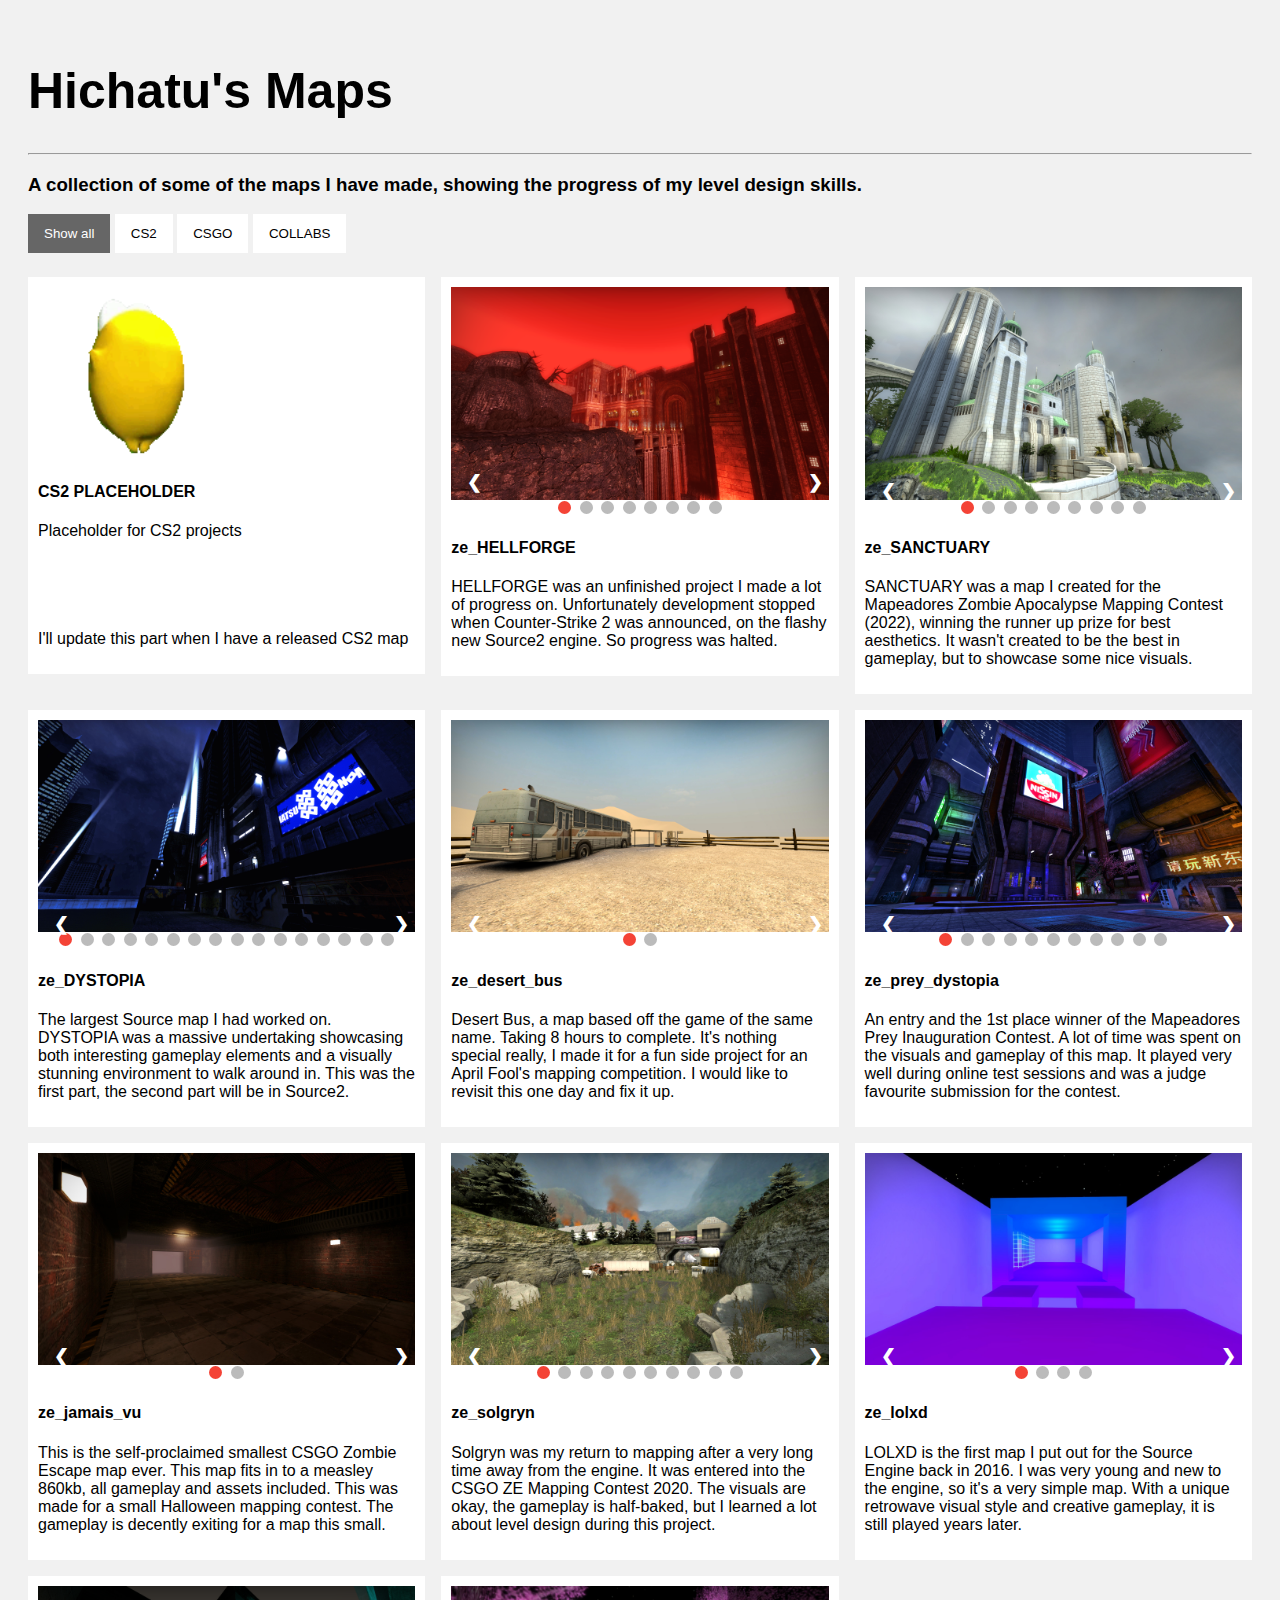
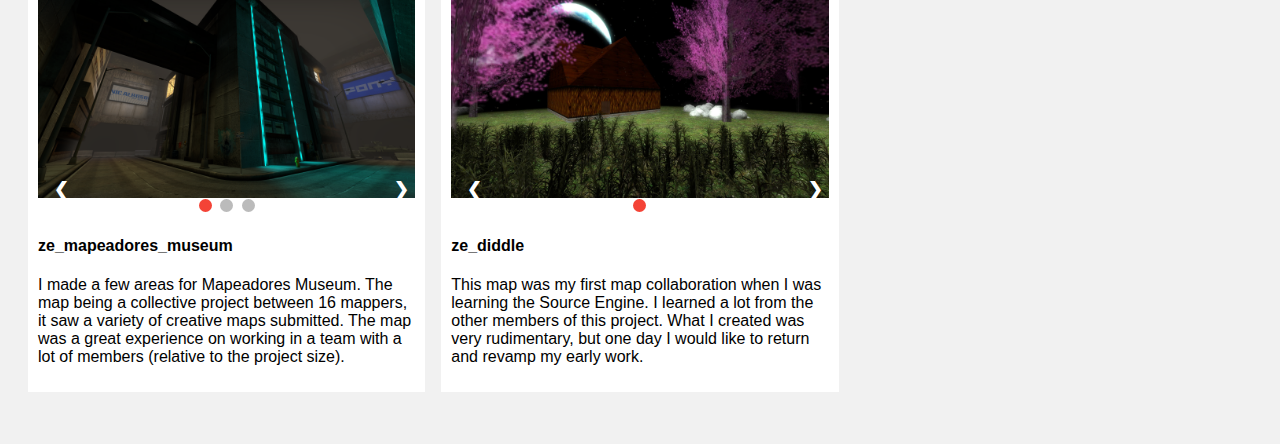
==== portfolio.html @ 6cd9f96c "add le messages" ====
<!-- https://www.w3schools.com/howto/howto_js_portfolio_filter.asp -->
<!-- https://www.w3schools.com/howto/howto_js_slideshow.asp -->
<!DOCTYPE html>
<html>
    <link rel="stylesheet" href="style.css">
    <!--<script src="script.js"></script>-->
    <script>
      const HELLFORGE_INDEX = 0;
      const SANCTUARY_INDEX = 1;
      const DYSTOPIA_INDEX = 2;
      const DESERTBUS_INDEX = 3;
      const PREYDYSTOPIA_INDEX = 4;
      const JAMAISVU_INDEX = 5;
      const SOLGRYN_INDEX = 6;
      const LOLXD_INDEX = 7;
      const MAPEAMUSEUM_INDEX = 8;
      const DIDDLE_INDEX = 9;
    </script>
<head>
</head>

<body>
    <!-- MAIN (Center website) -->
    <div class="main">

    <h1>Hichatu's Maps</h1>
    <hr>
    
    <h3>A collection of some of the maps I have made, showing the progress of my level design skills.</h3>
    
    <div id="myBtnContainer">
    <button class="btn active" onclick="filterSelection('all')"> Show all</button>
      <button class="btn" onclick="filterSelection('CS2')"> CS2</button>
      <button class="btn" onclick="filterSelection('CSGO')"> CSGO</button>
      <button class="btn" onclick="filterSelection('COLLAB')"> COLLABS</button>
    </div>
    
    <!-- Portfolio Gallery Grid -->
    <div class="row">

      <!-- CS2 MAPS -->
      <!-- PLACEHOLDER SPINNU -->
      <div class="column CS2">
        <div class="content">
          <img src="images/spinnu.gif" style="width:100%">
          <h4>CS2 PLACEHOLDER</h4>
          <p>Placeholder for CS2 projects
          <br>
          <br>
          <br>
          <br>
          <br>
          <br>
          I'll update this part when I have a released CS2 map</p>
        </div>
      </div>
      
      <!-- CSGO MAPS -->
      <!-- HELLFORGE -->
      <div class="column CSGO">
        <div class="content slideshow">
          <div class="images">
            <img class="mySlides fade" src="images/hellforge1.png" style="width:100%">
            <img class="mySlides fade" src="images/hellforge2.png" style="width:100%">
            <img class="mySlides fade" src="images/hellforge3.png" style="width:100%">
            <img class="mySlides fade" src="images/hellforge4.png" style="width:100%">
            <img class="mySlides fade" src="images/hellforge5.png" style="width:100%">
            <img class="mySlides fade" src="images/hellforge6.png" style="width:100%">
            <img class="mySlides fade" src="images/hellforge7.png" style="width:100%">
            <img class="mySlides fade" src="images/hellforge8.png" style="width:100%">
            <a class="prev" onclick="plusDivs(-1, HELLFORGE_INDEX)">&#10094;</a>
            <a class="next" onclick="plusDivs(1, HELLFORGE_INDEX)">&#10095;</a>
          </div>
          <div style="text-align:center">
            <span class="dot" onclick="currentDiv(1, HELLFORGE_INDEX)"></span>
            <span class="dot" onclick="currentDiv(2, HELLFORGE_INDEX)"></span>
            <span class="dot" onclick="currentDiv(3, HELLFORGE_INDEX)"></span>
            <span class="dot" onclick="currentDiv(4, HELLFORGE_INDEX)"></span>
            <span class="dot" onclick="currentDiv(5, HELLFORGE_INDEX)"></span>
            <span class="dot" onclick="currentDiv(6, HELLFORGE_INDEX)"></span>
            <span class="dot" onclick="currentDiv(7, HELLFORGE_INDEX)"></span>
            <span class="dot" onclick="currentDiv(8, HELLFORGE_INDEX)"></span>
          </div>
          <h4>ze_HELLFORGE</h4>
          <p>HELLFORGE was an unfinished project I made a lot of progress on. Unfortunately development stopped when Counter-Strike 2 was announced, on the flashy new Source2 engine. So progress was halted.</p>
        </div>
      </div>

      <!-- SANCTUARY -->
      <div class="column CSGO">
        <div class="content slideshow">
          <div class="images">
            <img class="mySlides fade" src="images/sanctuary1.png" style="width:100%">
            <img class="mySlides fade" src="images/sanctuary2.png" style="width:100%">
            <img class="mySlides fade" src="images/sanctuary3.png" style="width:100%">
            <img class="mySlides fade" src="images/sanctuary4.png" style="width:100%">
            <img class="mySlides fade" src="images/sanctuary5.png" style="width:100%">
            <img class="mySlides fade" src="images/sanctuary6.png" style="width:100%">
            <img class="mySlides fade" src="images/sanctuary7.png" style="width:100%">
            <img class="mySlides fade" src="images/sanctuary8.png" style="width:100%">
            <img class="mySlides fade" src="images/sanctuary9.png" style="width:100%">
            <a class="prev" onclick="plusDivs(-1, SANCTUARY_INDEX)">&#10094;</a>
            <a class="next" onclick="plusDivs(1, SANCTUARY_INDEX)">&#10095;</a>
          </div>
          <div style="text-align:center">
            <span class="dot" onclick="currentDiv(1, SANCTUARY_INDEX)"></span>
            <span class="dot" onclick="currentDiv(2, SANCTUARY_INDEX)"></span>
            <span class="dot" onclick="currentDiv(3, SANCTUARY_INDEX)"></span>
            <span class="dot" onclick="currentDiv(4, SANCTUARY_INDEX)"></span>
            <span class="dot" onclick="currentDiv(5, SANCTUARY_INDEX)"></span>
            <span class="dot" onclick="currentDiv(6, SANCTUARY_INDEX)"></span>
            <span class="dot" onclick="currentDiv(7, SANCTUARY_INDEX)"></span>
            <span class="dot" onclick="currentDiv(8, SANCTUARY_INDEX)"></span>
            <span class="dot" onclick="currentDiv(9, SANCTUARY_INDEX)"></span>
          </div>
          <h4>ze_SANCTUARY</h4>
          <p>SANCTUARY was a map I created for the Mapeadores Zombie Apocalypse Mapping Contest (2022), winning the runner up prize for best aesthetics. It wasn't created to be the best in gameplay, but to showcase some nice visuals.</p>
        </div>
      </div>

      <!-- DYSTOPIA -->
      <div class="column CSGO">
        <div class="content slideshow">
          <div class="images">
            <img class="mySlides fade" src="images/dystopia1.png" style="width:100%">
            <img class="mySlides fade" src="images/dystopia2.png" style="width:100%">
            <img class="mySlides fade" src="images/dystopia3.png" style="width:100%">
            <img class="mySlides fade" src="images/dystopia4.png" style="width:100%">
            <img class="mySlides fade" src="images/dystopia5.png" style="width:100%">
            <img class="mySlides fade" src="images/dystopia6.png" style="width:100%">
            <img class="mySlides fade" src="images/dystopia7.png" style="width:100%">
            <img class="mySlides fade" src="images/dystopia8.png" style="width:100%">
            <img class="mySlides fade" src="images/dystopia9.png" style="width:100%">
            <img class="mySlides fade" src="images/dystopia10.png" style="width:100%">
            <img class="mySlides fade" src="images/dystopia11.png" style="width:100%">
            <img class="mySlides fade" src="images/dystopia12.png" style="width:100%">
            <img class="mySlides fade" src="images/dystopia13.png" style="width:100%">
            <img class="mySlides fade" src="images/dystopia14.png" style="width:100%">
            <img class="mySlides fade" src="images/dystopia15.png" style="width:100%">
            <img class="mySlides fade" src="images/dystopia16.png" style="width:100%">
            <a class="prev" onclick="plusDivs(-1, DYSTOPIA_INDEX)">&#10094;</a>
            <a class="next" onclick="plusDivs(1, DYSTOPIA_INDEX)">&#10095;</a>
          </div>
          <div class="buttons" style="text-align:center">
            <span class="dot" onclick="currentDiv(1, DYSTOPIA_INDEX)"></span>
            <span class="dot" onclick="currentDiv(2, DYSTOPIA_INDEX)"></span>
            <span class="dot" onclick="currentDiv(3, DYSTOPIA_INDEX)"></span>
            <span class="dot" onclick="currentDiv(4, DYSTOPIA_INDEX)"></span>
            <span class="dot" onclick="currentDiv(5, DYSTOPIA_INDEX)"></span>
            <span class="dot" onclick="currentDiv(6, DYSTOPIA_INDEX)"></span>
            <span class="dot" onclick="currentDiv(7, DYSTOPIA_INDEX)"></span>
            <span class="dot" onclick="currentDiv(8, DYSTOPIA_INDEX)"></span>
            <span class="dot" onclick="currentDiv(9, DYSTOPIA_INDEX)"></span>
            <span class="dot" onclick="currentDiv(10, DYSTOPIA_INDEX)"></span>
            <span class="dot" onclick="currentDiv(11, DYSTOPIA_INDEX)"></span>
            <span class="dot" onclick="currentDiv(12, DYSTOPIA_INDEX)"></span>
            <span class="dot" onclick="currentDiv(13, DYSTOPIA_INDEX)"></span>
            <span class="dot" onclick="currentDiv(14, DYSTOPIA_INDEX)"></span>
            <span class="dot" onclick="currentDiv(15, DYSTOPIA_INDEX)"></span>
            <span class="dot" onclick="currentDiv(16, DYSTOPIA_INDEX)"></span>
          </div>
          <h4>ze_DYSTOPIA</h4>
          <p>The largest Source map I had worked on. DYSTOPIA was a massive undertaking showcasing both interesting gameplay elements and a visually stunning environment to walk around in. This was the first part, the second part will be in Source2.</p>
        </div>
      </div>

      <!-- DESERT BUS -->
      <div class="column CSGO">
        <div class="content slideshow">
          <div class="images">
            <img class="mySlides fade" src="images/desertbus1.png" style="width:100%">
            <img class="mySlides fade" src="images/desertbus2.png" style="width:100%">
            <a class="prev" onclick="plusDivs(-1, DESERTBUS_INDEX)">&#10094;</a>
            <a class="next" onclick="plusDivs(1, DESERTBUS_INDEX)">&#10095;</a>
          </div>
          <div class="buttons" style="text-align:center">
            <span class="dot" onclick="currentDiv(1, DESERTBUS_INDEX)"></span>
            <span class="dot" onclick="currentDiv(2, DESERTBUS_INDEX)"></span>
          </div>
          <h4>ze_desert_bus</h4>
          <p>Desert Bus, a map based off the game of the same name. Taking 8 hours to complete. It's nothing special really, I made it for a fun side project for an April Fool's mapping competition. I would like to revisit this one day and fix it up.</p>
        </div>
      </div>

      <!-- PREY DYSTOPIA -->
      <div class="column CSGO">
        <div class="content slideshow">
          <div class="images">
            <img class="mySlides fade" src="images/preydystopia1.png" style="width:100%">
            <img class="mySlides fade" src="images/preydystopia2.png" style="width:100%">
            <img class="mySlides fade" src="images/preydystopia3.png" style="width:100%">
            <img class="mySlides fade" src="images/preydystopia4.png" style="width:100%">
            <img class="mySlides fade" src="images/preydystopia5.png" style="width:100%">
            <img class="mySlides fade" src="images/preydystopia6.png" style="width:100%">
            <img class="mySlides fade" src="images/preydystopia7.png" style="width:100%">
            <img class="mySlides fade" src="images/preydystopia8.png" style="width:100%">
            <img class="mySlides fade" src="images/preydystopia9.png" style="width:100%">
            <img class="mySlides fade" src="images/preydystopia10.png" style="width:100%">
            <img class="mySlides fade" src="images/preydystopia11.png" style="width:100%">
            <a class="prev" onclick="plusDivs(-1, PREYDYSTOPIA_INDEX)">&#10094;</a>
            <a class="next" onclick="plusDivs(1, PREYDYSTOPIA_INDEX)">&#10095;</a>
          </div>
          <div class="buttons" style="text-align:center">
            <span class="dot" onclick="currentDiv(1, PREYDYSTOPIA_INDEX)"></span>
            <span class="dot" onclick="currentDiv(2, PREYDYSTOPIA_INDEX)"></span>
            <span class="dot" onclick="currentDiv(3, PREYDYSTOPIA_INDEX)"></span>
            <span class="dot" onclick="currentDiv(4, PREYDYSTOPIA_INDEX)"></span>
            <span class="dot" onclick="currentDiv(5, PREYDYSTOPIA_INDEX)"></span>
            <span class="dot" onclick="currentDiv(6, PREYDYSTOPIA_INDEX)"></span>
            <span class="dot" onclick="currentDiv(7, PREYDYSTOPIA_INDEX)"></span>
            <span class="dot" onclick="currentDiv(8, PREYDYSTOPIA_INDEX)"></span>
            <span class="dot" onclick="currentDiv(9, PREYDYSTOPIA_INDEX)"></span>
            <span class="dot" onclick="currentDiv(10, PREYDYSTOPIA_INDEX)"></span>
            <span class="dot" onclick="currentDiv(11, PREYDYSTOPIA_INDEX)"></span>
          </div>
          <h4>ze_prey_dystopia</h4>
          <p>An entry and the 1st place winner of the Mapeadores Prey Inauguration Contest. A lot of time was spent on the visuals and gameplay of this map. It played very well during online test sessions and was a judge favourite submission for the contest.</p>
        </div>
      </div>

      <!-- JAMAIS VU -->
      <div class="column CSGO">
        <div class="content slideshow">
          <div class="images">
            <img class="mySlides fade" src="images/jamaisvu1.png" style="width:100%">
            <img class="mySlides fade" src="images/jamaisvu2.png" style="width:100%">
            <a class="prev" onclick="plusDivs(-1, JAMAISVU_INDEX)">&#10094;</a>
            <a class="next" onclick="plusDivs(1, JAMAISVU_INDEX)">&#10095;</a>
          </div>
          <div class="buttons" style="text-align:center">
            <span class="dot" onclick="currentDiv(1, JAMAISVU_INDEX)"></span>
            <span class="dot" onclick="currentDiv(2, JAMAISVU_INDEX)"></span>
          </div>
          <h4>ze_jamais_vu</h4>
          <p>This is the self-proclaimed smallest CSGO Zombie Escape map ever. This map fits in to a measley 860kb, all gameplay and assets included. This was made for a small Halloween mapping contest. The gameplay is decently exiting for a map this small.</p>
        </div>
      </div>

      <!-- SOLGRYN -->
      <div class="column CSGO">
        <div class="content slideshow">
          <div class="images">
            <img class="mySlides fade" src="images/solgryn1.png" style="width:100%">
            <img class="mySlides fade" src="images/solgryn2.png" style="width:100%">
            <img class="mySlides fade" src="images/solgryn3.png" style="width:100%">
            <img class="mySlides fade" src="images/solgryn4.png" style="width:100%">
            <img class="mySlides fade" src="images/solgryn5.png" style="width:100%">
            <img class="mySlides fade" src="images/solgryn6.png" style="width:100%">
            <img class="mySlides fade" src="images/solgryn7.png" style="width:100%">
            <img class="mySlides fade" src="images/solgryn8.png" style="width:100%">
            <img class="mySlides fade" src="images/solgryn9.png" style="width:100%">
            <img class="mySlides fade" src="images/solgryn10.png" style="width:100%">
            <a class="prev" onclick="plusDivs(-1, SOLGRYN_INDEX)">&#10094;</a>
            <a class="next" onclick="plusDivs(1, SOLGRYN_INDEX)">&#10095;</a>
          </div>
          <div class="buttons" style="text-align:center">
            <span class="dot" onclick="currentDiv(1, SOLGRYN_INDEX)"></span>
            <span class="dot" onclick="currentDiv(2, SOLGRYN_INDEX)"></span>
            <span class="dot" onclick="currentDiv(3, SOLGRYN_INDEX)"></span>
            <span class="dot" onclick="currentDiv(4, SOLGRYN_INDEX)"></span>
            <span class="dot" onclick="currentDiv(5, SOLGRYN_INDEX)"></span>
            <span class="dot" onclick="currentDiv(6, SOLGRYN_INDEX)"></span>
            <span class="dot" onclick="currentDiv(7, SOLGRYN_INDEX)"></span>
            <span class="dot" onclick="currentDiv(8, SOLGRYN_INDEX)"></span>
            <span class="dot" onclick="currentDiv(9, SOLGRYN_INDEX)"></span>
            <span class="dot" onclick="currentDiv(10, SOLGRYN_INDEX)"></span>
          </div>
          <h4>ze_solgryn</h4>
          <p>Solgryn was my return to mapping after a very long time away from the engine. It was entered into the CSGO ZE Mapping Contest 2020. The visuals are okay, the gameplay is half-baked, but I learned a lot about level design during this project.</p>
        </div>
      </div>

      <!-- LOLXD -->
      <div class="column CSGO">
        <div class="content slideshow">
          <div class="images">
            <img class="mySlides fade" src="images/lolxd1.png" style="width:100%">
            <img class="mySlides fade" src="images/lolxd2.png" style="width:100%">
            <img class="mySlides fade" src="images/lolxd3.png" style="width:100%">
            <img class="mySlides fade" src="images/lolxd4.png" style="width:100%">
            <a class="prev" onclick="plusDivs(-1, LOLXD_INDEX)">&#10094;</a>
            <a class="next" onclick="plusDivs(1, LOLXD_INDEX)">&#10095;</a>
          </div>
          <div class="buttons" style="text-align:center">
            <span class="dot" onclick="currentDiv(1, LOLXD_INDEX)"></span>
            <span class="dot" onclick="currentDiv(2, LOLXD_INDEX)"></span>
            <span class="dot" onclick="currentDiv(3, LOLXD_INDEX)"></span>
            <span class="dot" onclick="currentDiv(4, LOLXD_INDEX)"></span>
          </div>
          <h4>ze_lolxd</h4>
          <p>LOLXD is the first map I put out for the Source Engine back in 2016. I was very young and new to the engine, so it's a very simple map. With a unique retrowave visual style and creative gameplay, it is still played years later.</p>
        </div>
      </div>
    
      <!-- COLLABORATIONS -->
      <!-- MAPEADORES MUSEUM -->
      <div class="column COLLAB">
        <div class="content slideshow">
          <div class="images">
            <img class="mySlides fade" src="images/mapeamuseum1.png" style="width:100%">
            <img class="mySlides fade" src="images/mapeamuseum2.png" style="width:100%">
            <img class="mySlides fade" src="images/mapeamuseum3.png" style="width:100%">
            <a class="prev" onclick="plusDivs(-1, MAPEAMUSEUM_INDEX)">&#10094;</a>
            <a class="next" onclick="plusDivs(1, MAPEAMUSEUM_INDEX)">&#10095;</a>
          </div>
          <div class="buttons" style="text-align:center">
            <span class="dot" onclick="currentDiv(1, MAPEAMUSEUM_INDEX)"></span>
            <span class="dot" onclick="currentDiv(2, MAPEAMUSEUM_INDEX)"></span>
            <span class="dot" onclick="currentDiv(3, MAPEAMUSEUM_INDEX)"></span>
          </div>
          <h4>ze_mapeadores_museum</h4>
          <p>I made a few areas for Mapeadores Museum. The map being a collective project between 16 mappers, it saw a variety of creative maps submitted. The map was a great experience on working in a team with a lot of members (relative to the project size).</p>
        </div>
      </div>

      <!-- DIDDLE -->
      <div class="column COLLAB">
        <div class="content slideshow">
          <div class="images">
            <img class="mySlides fade" src="images/diddle1.png" style="width:100%">
            <a class="prev" onclick="plusDivs(-1, DIDDLE_INDEX)">&#10094;</a>
            <a class="next" onclick="plusDivs(1, DIDDLE_INDEX)">&#10095;</a>
          </div>
          <div class="buttons" style="text-align:center">
            <span class="dot" onclick="currentDiv(1, DIDDLE_INDEX)"></span>
          </div>
          <h4>ze_diddle</h4>
          <p>This map was my first map collaboration when I was learning the Source Engine. I learned a lot from the other members of this project. What I created was very rudimentary, but one day I would like to return and revamp my early work.</p>
        </div>
      </div>
    <!-- END GRID -->
    </div>
    <!-- END MAIN -->
    </div>

    <script>
// --- COLUMN FILTERING SCRIPT ---
filterSelection("all") // Execute the function and show all columns
function filterSelection(c) {
  var x, i;
  x = document.getElementsByClassName("column");
  if (c == "all") c = "";
  // Add the "show" class (display:block) to the filtered elements, and remove the "show" class from the elements that are not selected
  for (i = 0; i < x.length; i++) {
    w3RemoveClass(x[i], "show");
    if (x[i].className.indexOf(c) > -1) w3AddClass(x[i], "show");
  }
}
// Show filtered elements
function w3AddClass(element, name) {
  var i, arr1, arr2;
  arr1 = element.className.split(" ");
  arr2 = name.split(" ");
  for (i = 0; i < arr2.length; i++) {
    if (arr1.indexOf(arr2[i]) == -1) {
      element.className += " " + arr2[i];
    }
  }
}
// Hide elements that are not selected
function w3RemoveClass(element, name) {
  var i, arr1, arr2;
  arr1 = element.className.split(" ");
  arr2 = name.split(" ");
  for (i = 0; i < arr2.length; i++) {
    while (arr1.indexOf(arr2[i]) > -1) {
      arr1.splice(arr1.indexOf(arr2[i]), 1);
    }
  }
  element.className = arr1.join(" ");
}
// Add active class to the current button (highlight it)
var btnContainer = document.getElementById("myBtnContainer");
var btns = btnContainer.getElementsByClassName("btn");
for (var i = 0; i < btns.length; i++) {
  btns[i].addEventListener("click", function(){
    var current = document.getElementsByClassName("active");
    current[0].className = current[0].className.replace(" active", "");
    this.className += " active";
  });
}
// --- ---

// --- SLIDESHOW SCRIPT ---
var slideIndex = 1;
var z = document.getElementsByClassName("slideshow");
for (i = 0; i < z.length; i++) {
  //set custom data attribute to first current image index
  z[i].setAttribute("data-currentslide", 1);
  showDivs(z[i].getAttribute("data-currentslide"), i);
}
function plusDivs(n, j) {
  //get custom data attribute value of current image index to slideshow class index j
  slideIndex = parseInt(z[j].getAttribute("data-currentslide"));
  showDivs(slideIndex += n, j);
}
function currentDiv(n, j) {
  showDivs(slideIndex = n, j); /* showDivs Not showSlides*/
}
function showDivs(n, j) {
  var i;
  var z = document.getElementsByClassName("slideshow")[j];
  var x = z.getElementsByClassName("mySlides");
  var dots = z.getElementsByClassName("dot");
  if (n > x.length) {
      slideIndex = 1
  }
  if (n < 1) {
      slideIndex = x.length;
  }
  //set custom data attribute to current image index
  z.setAttribute("data-currentslide", slideIndex);
  for (i = 0; i < x.length; i++) {
      x[i].style.display = "none";
  }
  for (i = 0; i < dots.length; i++) {
      dots[i].className = dots[i].className.replace(" active", "");
  }
  x[slideIndex - 1].style.display = "block";
  dots[slideIndex - 1].className += " active";
}
// --- ---
    </script>
</body>
</html>
---- style.css ----
* {
    box-sizing: border-box;
  }
  
  body {
    background-color: #f1f1f1;
    padding: 20px;
    font-family: Arial;
  }
  
  /* Center website */
  .main {
    max-width: 1500px;
    margin: auto;
  }
  
  h1 {
    font-size: 50px;
    word-break: break-all;
  }
  
  .row {
    margin: 8px -16px;
  }
  
  /* Add padding BETWEEN each column (if you want) */
  .row,
  .row > .column {
    padding: 8px;
  }
  
  /* Create three equal columns that floats next to each other */
  .column {
    float: left;
    width: 33.33%;
    display: none; /* Hide columns by default */
  }
  
  /* Clear floats after rows */
  .row:after {
    content: "";
    display: table;
    clear: both;
  }
  
  /* Content */
  .content {
    background-color: white;
    padding: 10px;
  }
  
  /* The "show" class is added to the filtered elements */
  .show {
    display: block;
  }
  
  /* Style the buttons */
  .btn {
    border: none;
    outline: none;
    padding: 12px 16px;
    background-color: white;
    cursor: pointer;
  }
  
  /* Add a grey background color on mouse-over */
  .btn:hover {
    background-color: #ddd;
  }
  
  /* Add a dark background color to the active button */
  .btn.active {
    background-color: #666;
     color: white;
  }


  .mySlides {display:none; width: 100%;}
  
  /* Slideshow container */
  .slideshow { /*NOT slideshow-container*/
    max-width: 1000px;
    position: relative;
    margin: auto;
}

/* Next & previous buttons */
.prev, .next {
    cursor: pointer;
    position: absolute;
    top: 50%;
    width: auto;
    padding: 16px;
    margin-top: -22px;
    color: white;
    font-weight: bold;
    font-size: 18px;
    transition: 0.6s ease;
    border-radius: 0 3px 3px 0;
}

/* Position the "next button" to the right */
.next {
    right: 0;
    border-radius: 3px 0 0 3px;
}

/* On hover, add a black background color with a little bit see-through */
.prev:hover, .next:hover {
    background-color: rgba(0,0,0,0.8);
}

/* Caption text */
.text {
    color: #f2f2f2;
    font-size: 15px;
    padding: 8px 12px;
    position: absolute;
    bottom: 8px;
    width: 100%;
    text-align: center;
}

/* Number text (1/3 etc) */
.numbertext {
    color: #f2f2f2;
    font-size: 12px;
    padding: 8px 12px;
    position: absolute;
    top: 0;
}

/* The dots/bullets/indicators */
.dot {
    cursor:pointer;
    height: 13px;
    width: 13px;
    margin: 0 2px;
    background-color: #bbb;
    border-radius: 50%;
    display: inline-block;
    transition: background-color 0.6s ease;
}

.active, .dot:hover {
    background-color: #f44336;
}

/* Fading animation */
.fade {
    -webkit-animation-name: fade;
    -webkit-animation-duration: 2s;
    animation-name: fade;
    animation-duration: 2s;
}

@-webkit-keyframes fade {
    from {opacity: .4}
    to {opacity: 1}
}

@keyframes fade {
    from {opacity: .4}
    to {opacity: 1}
}

/* On smaller screens, decrease text size */
@media only screen and (max-width: 300px) {
    .prev, .next,.text {font-size: 11px}
}
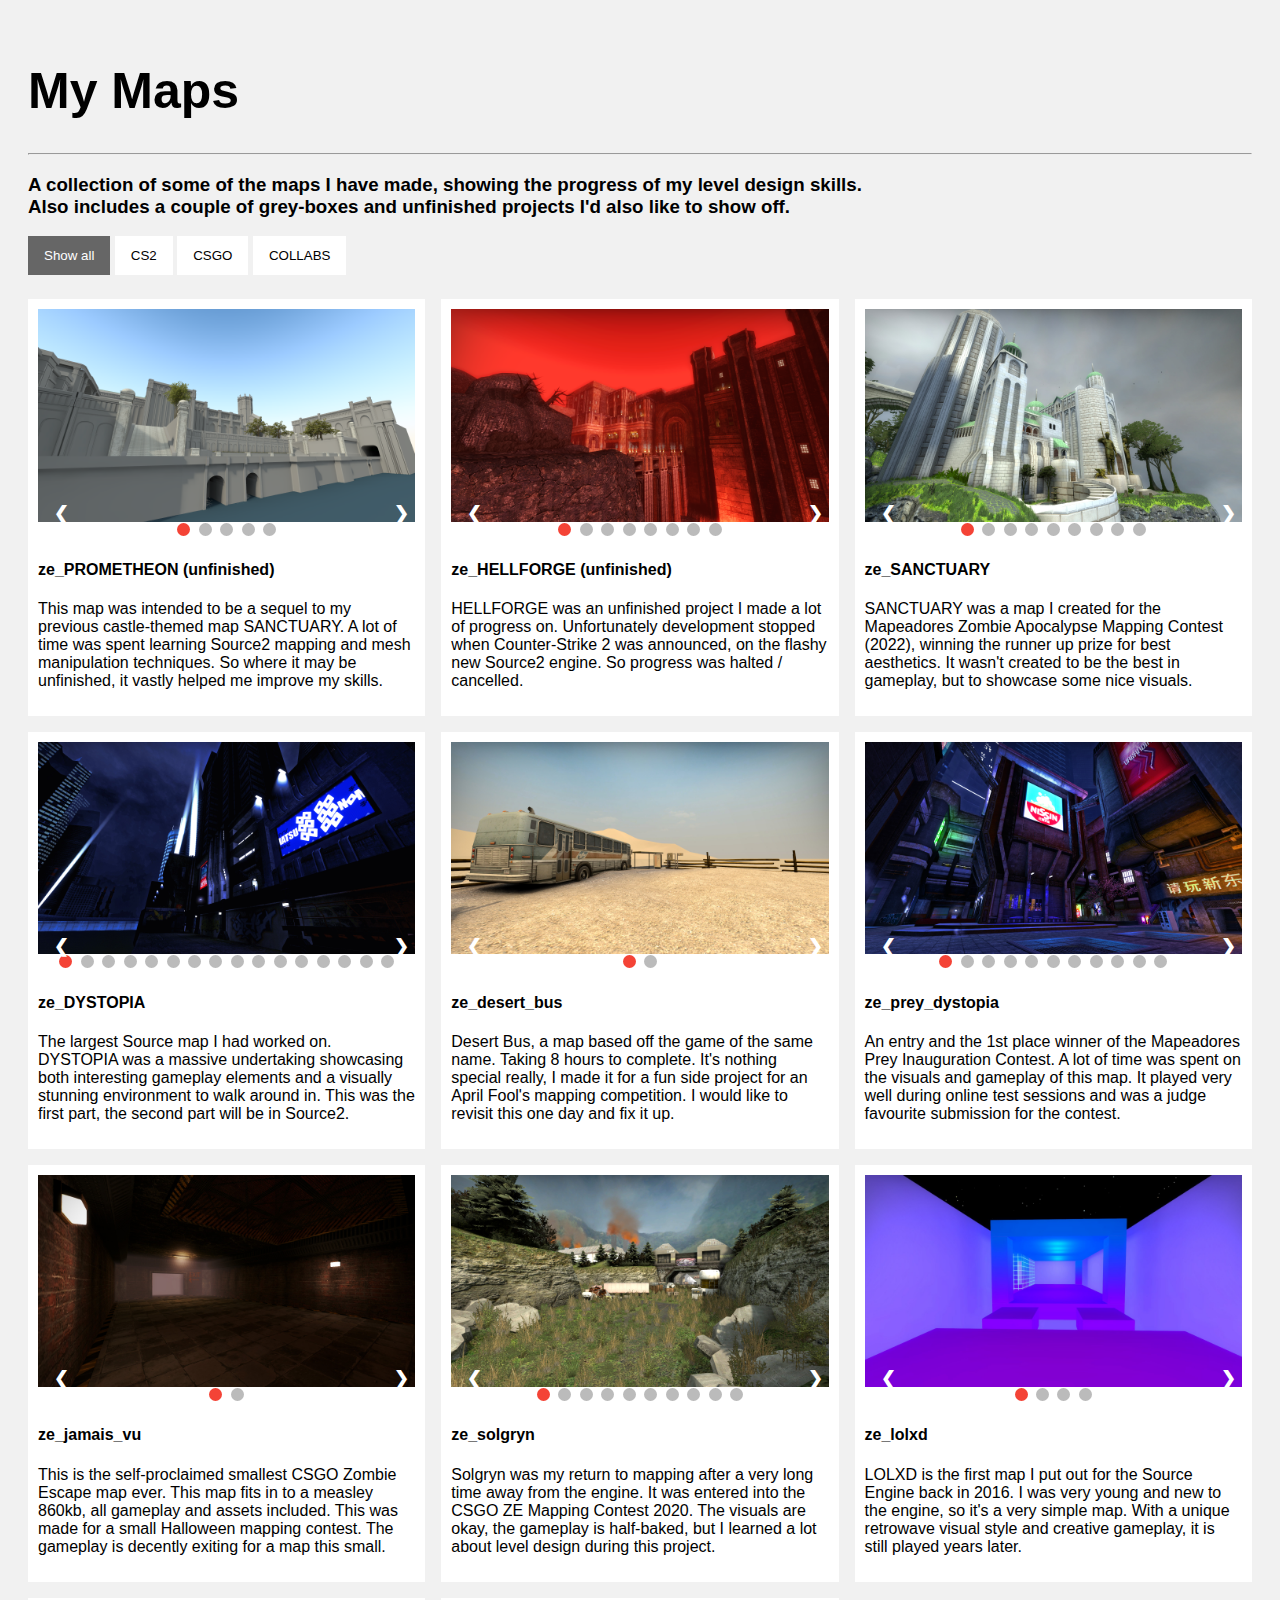
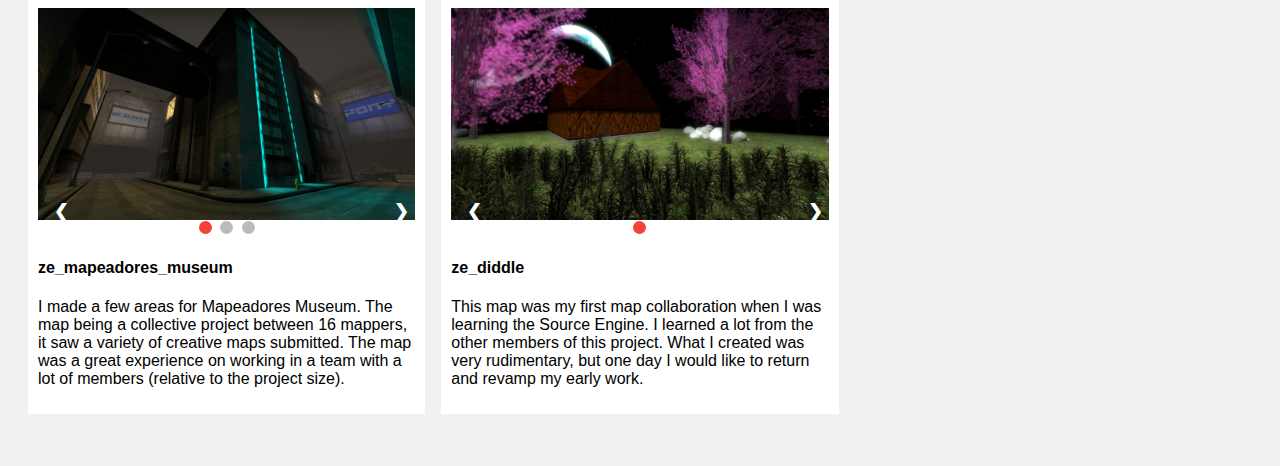
==== commit 4367cb9c: "Add new map" ====
--- a/portfolio.html
+++ b/portfolio.html
@@ -5,16 +5,17 @@
     <link rel="stylesheet" href="style.css">
     <!--<script src="script.js"></script>-->
     <script>
-      const HELLFORGE_INDEX = 0;
-      const SANCTUARY_INDEX = 1;
-      const DYSTOPIA_INDEX = 2;
-      const DESERTBUS_INDEX = 3;
-      const PREYDYSTOPIA_INDEX = 4;
-      const JAMAISVU_INDEX = 5;
-      const SOLGRYN_INDEX = 6;
-      const LOLXD_INDEX = 7;
-      const MAPEAMUSEUM_INDEX = 8;
-      const DIDDLE_INDEX = 9;
+      const PROMETHEON_INDEX = 0;
+      const HELLFORGE_INDEX = 1;
+      const SANCTUARY_INDEX = 2;
+      const DYSTOPIA_INDEX = 3;
+      const DESERTBUS_INDEX = 4;
+      const PREYDYSTOPIA_INDEX = 5;
+      const JAMAISVU_INDEX = 6;
+      const SOLGRYN_INDEX = 7;
+      const LOLXD_INDEX = 8;
+      const MAPEAMUSEUM_INDEX = 9;
+      const DIDDLE_INDEX = 10;
     </script>
 <head>
 </head>
@@ -23,10 +24,11 @@
     <!-- MAIN (Center website) -->
     <div class="main">
 
-    <h1>Hichatu's Maps</h1>
+    <h1>My Maps</h1>
     <hr>
     
-    <h3>A collection of some of the maps I have made, showing the progress of my level design skills.</h3>
+    <h3>A collection of some of the maps I have made, showing the progress of my level design skills.
+    <br>Also includes a couple of grey-boxes and unfinished projects I'd also like to show off.</h3>
     
     <div id="myBtnContainer">
     <button class="btn active" onclick="filterSelection('all')"> Show all</button>
@@ -41,17 +43,25 @@
       <!-- CS2 MAPS -->
       <!-- PLACEHOLDER SPINNU -->
       <div class="column CS2">
-        <div class="content">
-          <img src="images/spinnu.gif" style="width:100%">
-          <h4>CS2 PLACEHOLDER</h4>
-          <p>Placeholder for CS2 projects
-          <br>
-          <br>
-          <br>
-          <br>
-          <br>
-          <br>
-          I'll update this part when I have a released CS2 map</p>
+        <div class="content slideshow">
+          <div class="images">
+            <img class="mySlides fade" src="images/prometheon1.png" style="width:100%">
+            <img class="mySlides fade" src="images/prometheon2.png" style="width:100%">
+            <img class="mySlides fade" src="images/prometheon3.png" style="width:100%">
+            <img class="mySlides fade" src="images/prometheon4.png" style="width:100%">
+            <img class="mySlides fade" src="images/prometheon5.png" style="width:100%">
+            <a class="prev" onclick="plusDivs(-1, PROMETHEON_INDEX)">&#10094;</a>
+            <a class="next" onclick="plusDivs(1, PROMETHEON_INDEX)">&#10095;</a>
+          </div>
+          <div style="text-align:center">
+            <span class="dot" onclick="currentDiv(1, PROMETHEON_INDEX)"></span>
+            <span class="dot" onclick="currentDiv(2, PROMETHEON_INDEX)"></span>
+            <span class="dot" onclick="currentDiv(3, PROMETHEON_INDEX)"></span>
+            <span class="dot" onclick="currentDiv(4, PROMETHEON_INDEX)"></span>
+            <span class="dot" onclick="currentDiv(5, PROMETHEON_INDEX)"></span>
+          </div>
+          <h4>ze_PROMETHEON (unfinished)</h4>
+          <p>This map was intended to be a sequel to my previous castle-themed map SANCTUARY. A lot of time was spent learning Source2 mapping and mesh manipulation techniques. So where it may be unfinished, it vastly helped me improve my skills.</p>
         </div>
       </div>
       
@@ -81,8 +91,8 @@
             <span class="dot" onclick="currentDiv(7, HELLFORGE_INDEX)"></span>
             <span class="dot" onclick="currentDiv(8, HELLFORGE_INDEX)"></span>
           </div>
-          <h4>ze_HELLFORGE</h4>
-          <p>HELLFORGE was an unfinished project I made a lot of progress on. Unfortunately development stopped when Counter-Strike 2 was announced, on the flashy new Source2 engine. So progress was halted.</p>
+          <h4>ze_HELLFORGE (unfinished)</h4>
+          <p>HELLFORGE was an unfinished project I made a lot of progress on. Unfortunately development stopped when Counter-Strike 2 was announced, on the flashy new Source2 engine. So progress was halted / cancelled.</p>
         </div>
       </div>
 
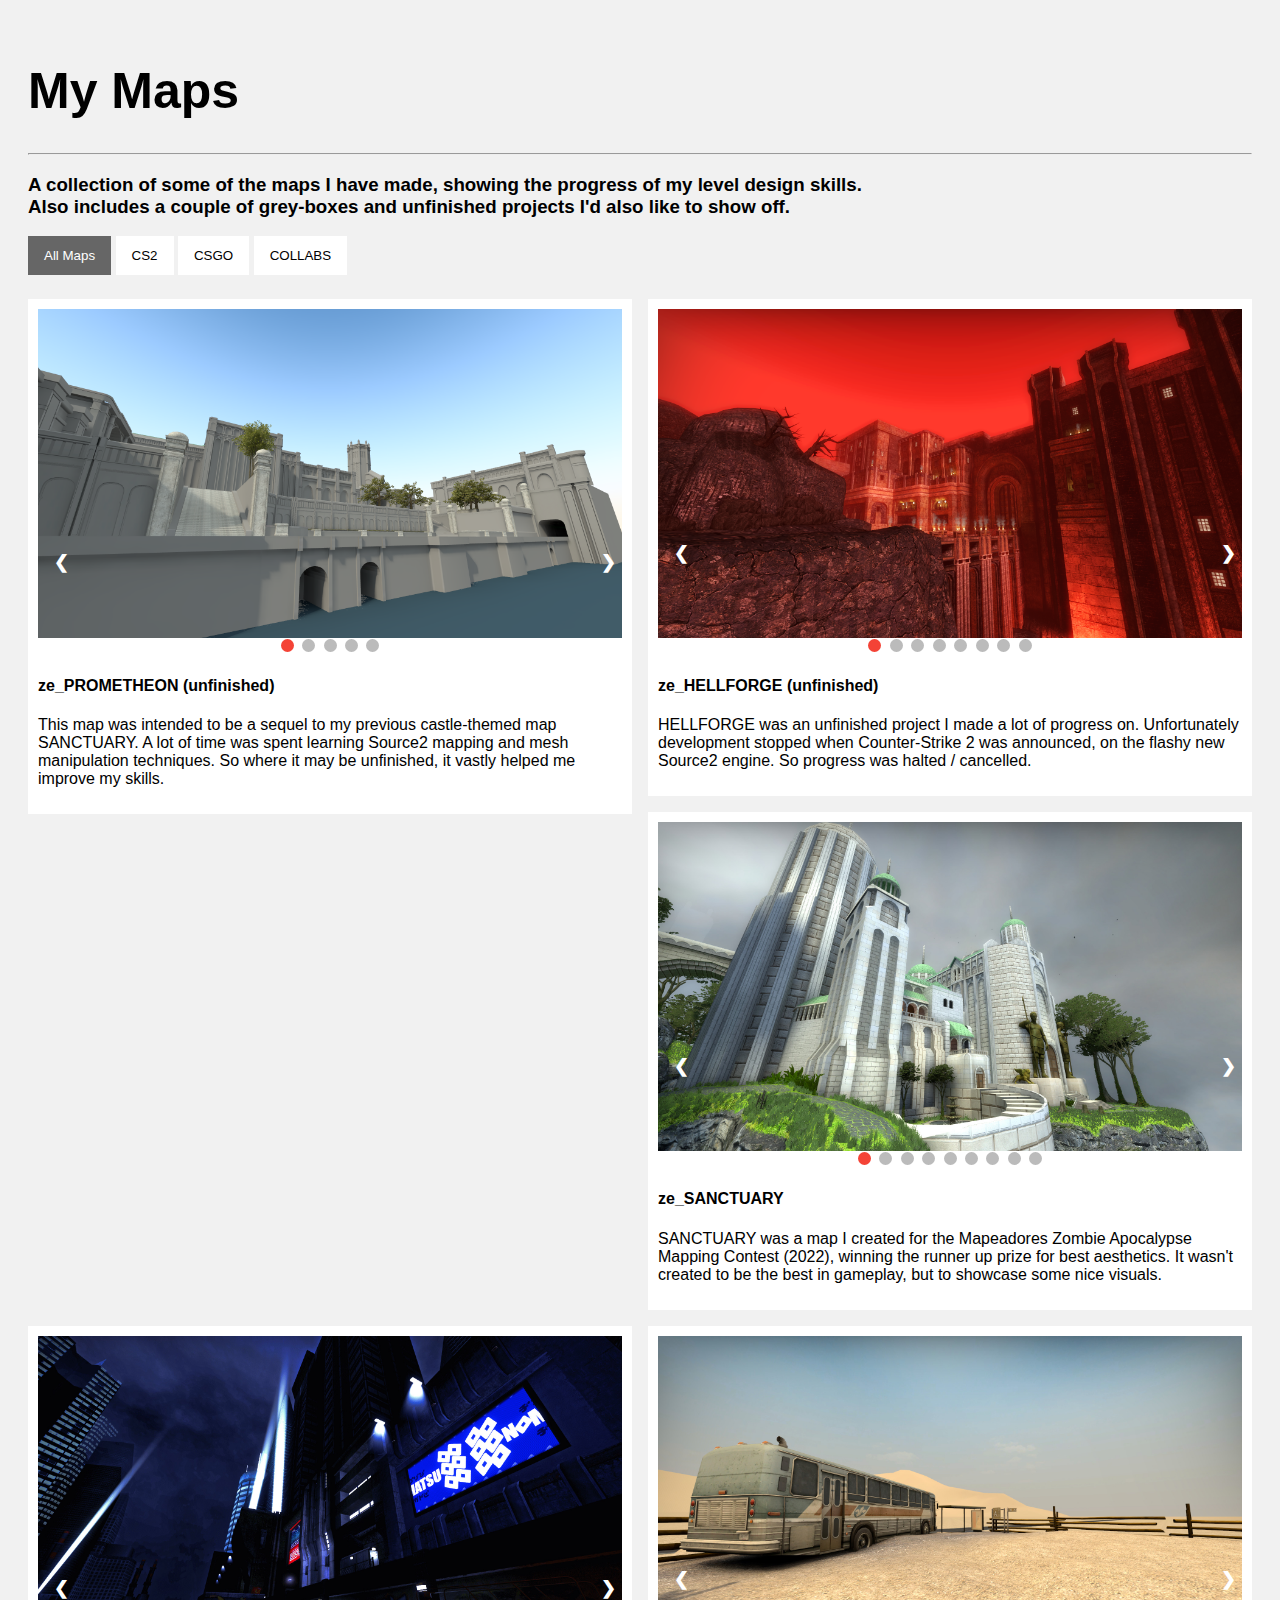
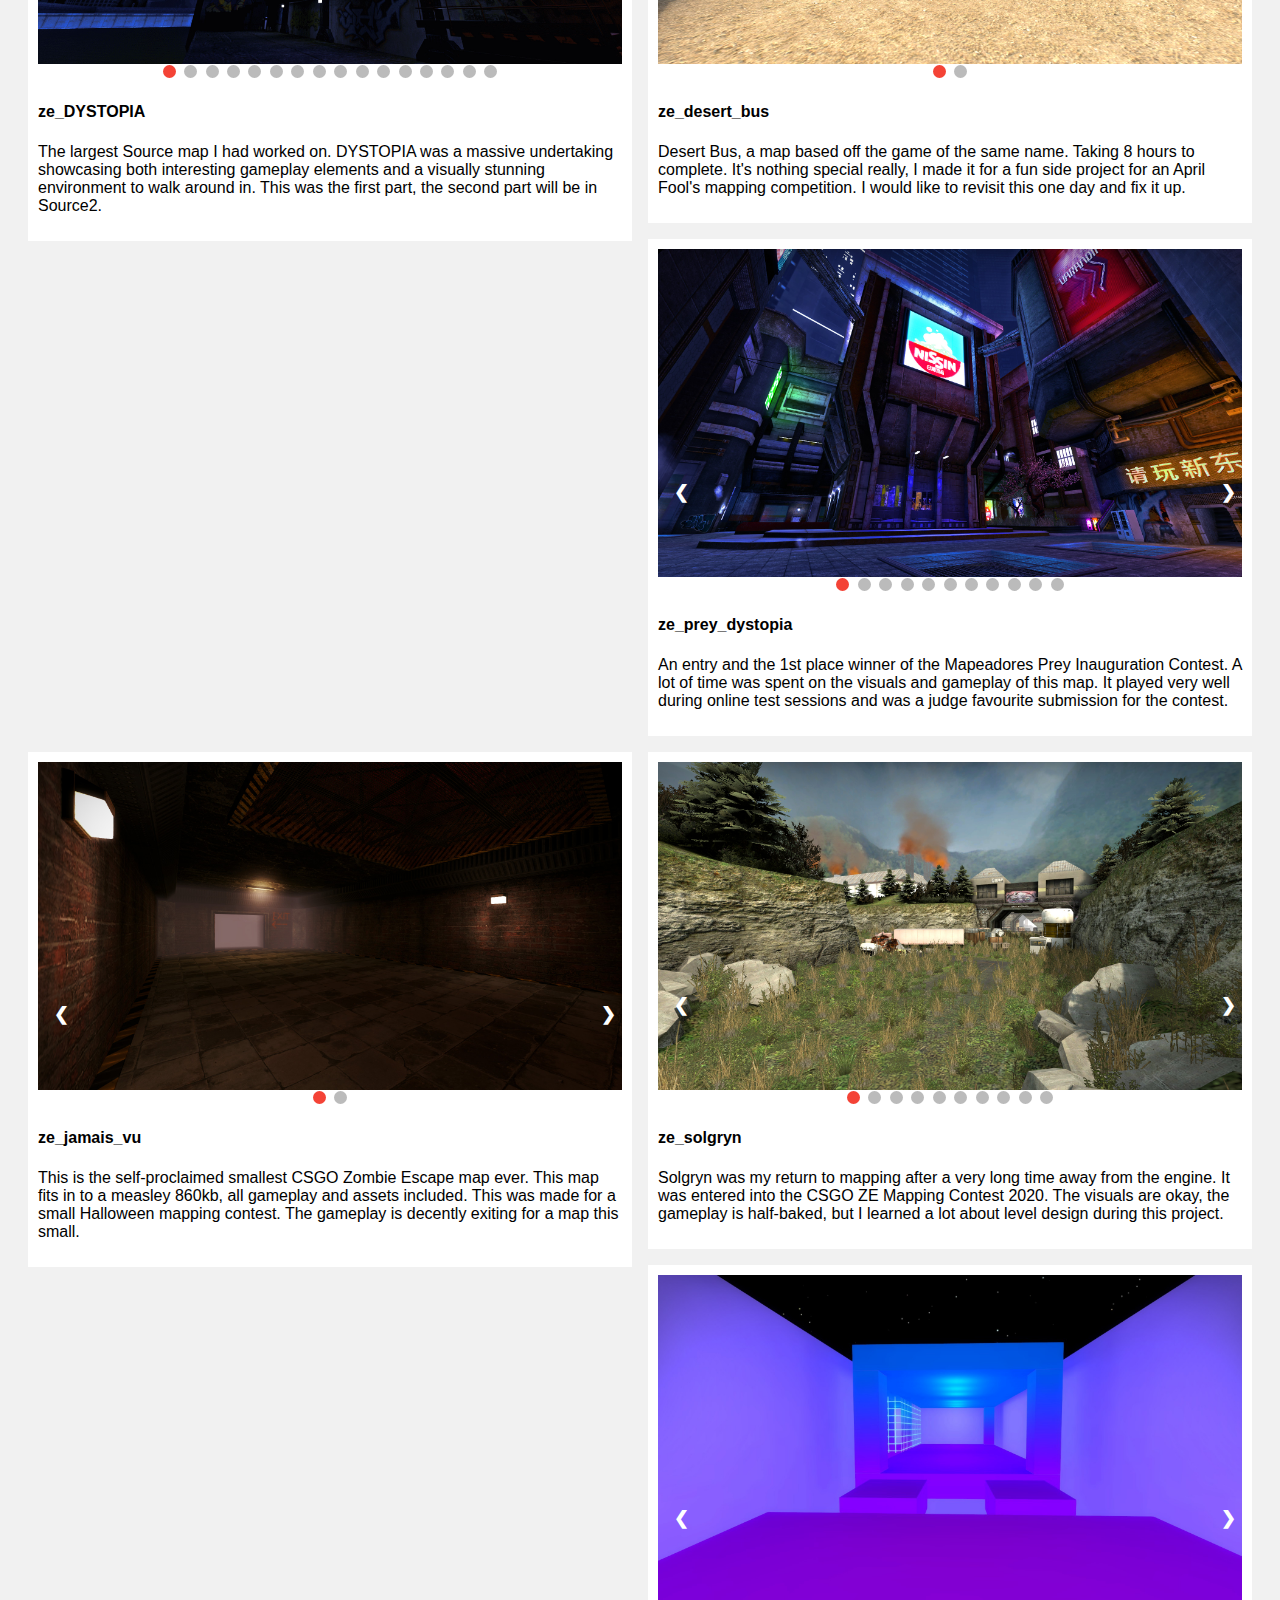
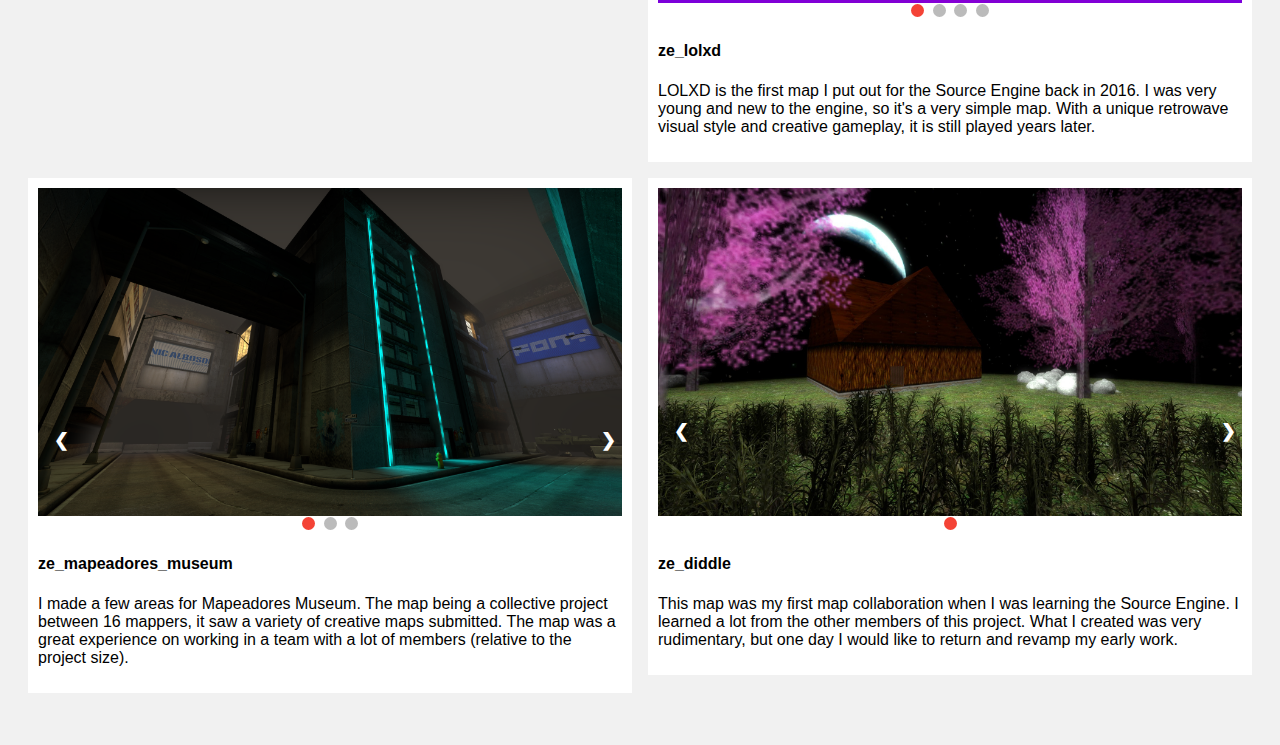
==== commit 931fae15: "Adjust boxes" ====
--- a/portfolio.html
+++ b/portfolio.html
@@ -31,7 +31,7 @@
     <br>Also includes a couple of grey-boxes and unfinished projects I'd also like to show off.</h3>
     
     <div id="myBtnContainer">
-    <button class="btn active" onclick="filterSelection('all')"> Show all</button>
+    <button class="btn active" onclick="filterSelection('all')"> All Maps</button>
       <button class="btn" onclick="filterSelection('CS2')"> CS2</button>
       <button class="btn" onclick="filterSelection('CSGO')"> CSGO</button>
       <button class="btn" onclick="filterSelection('COLLAB')"> COLLABS</button>
--- a/style.css
+++ b/style.css
@@ -10,7 +10,7 @@
   
   /* Center website */
   .main {
-    max-width: 1500px;
+    max-width: 1600px;
     margin: auto;
   }
   
@@ -29,10 +29,10 @@
     padding: 8px;
   }
   
-  /* Create three equal columns that floats next to each other */
+  /* Create two equal columns that floats next to each other */
   .column {
     float: left;
-    width: 33.33%;
+    width: 50%;
     display: none; /* Hide columns by default */
   }
   
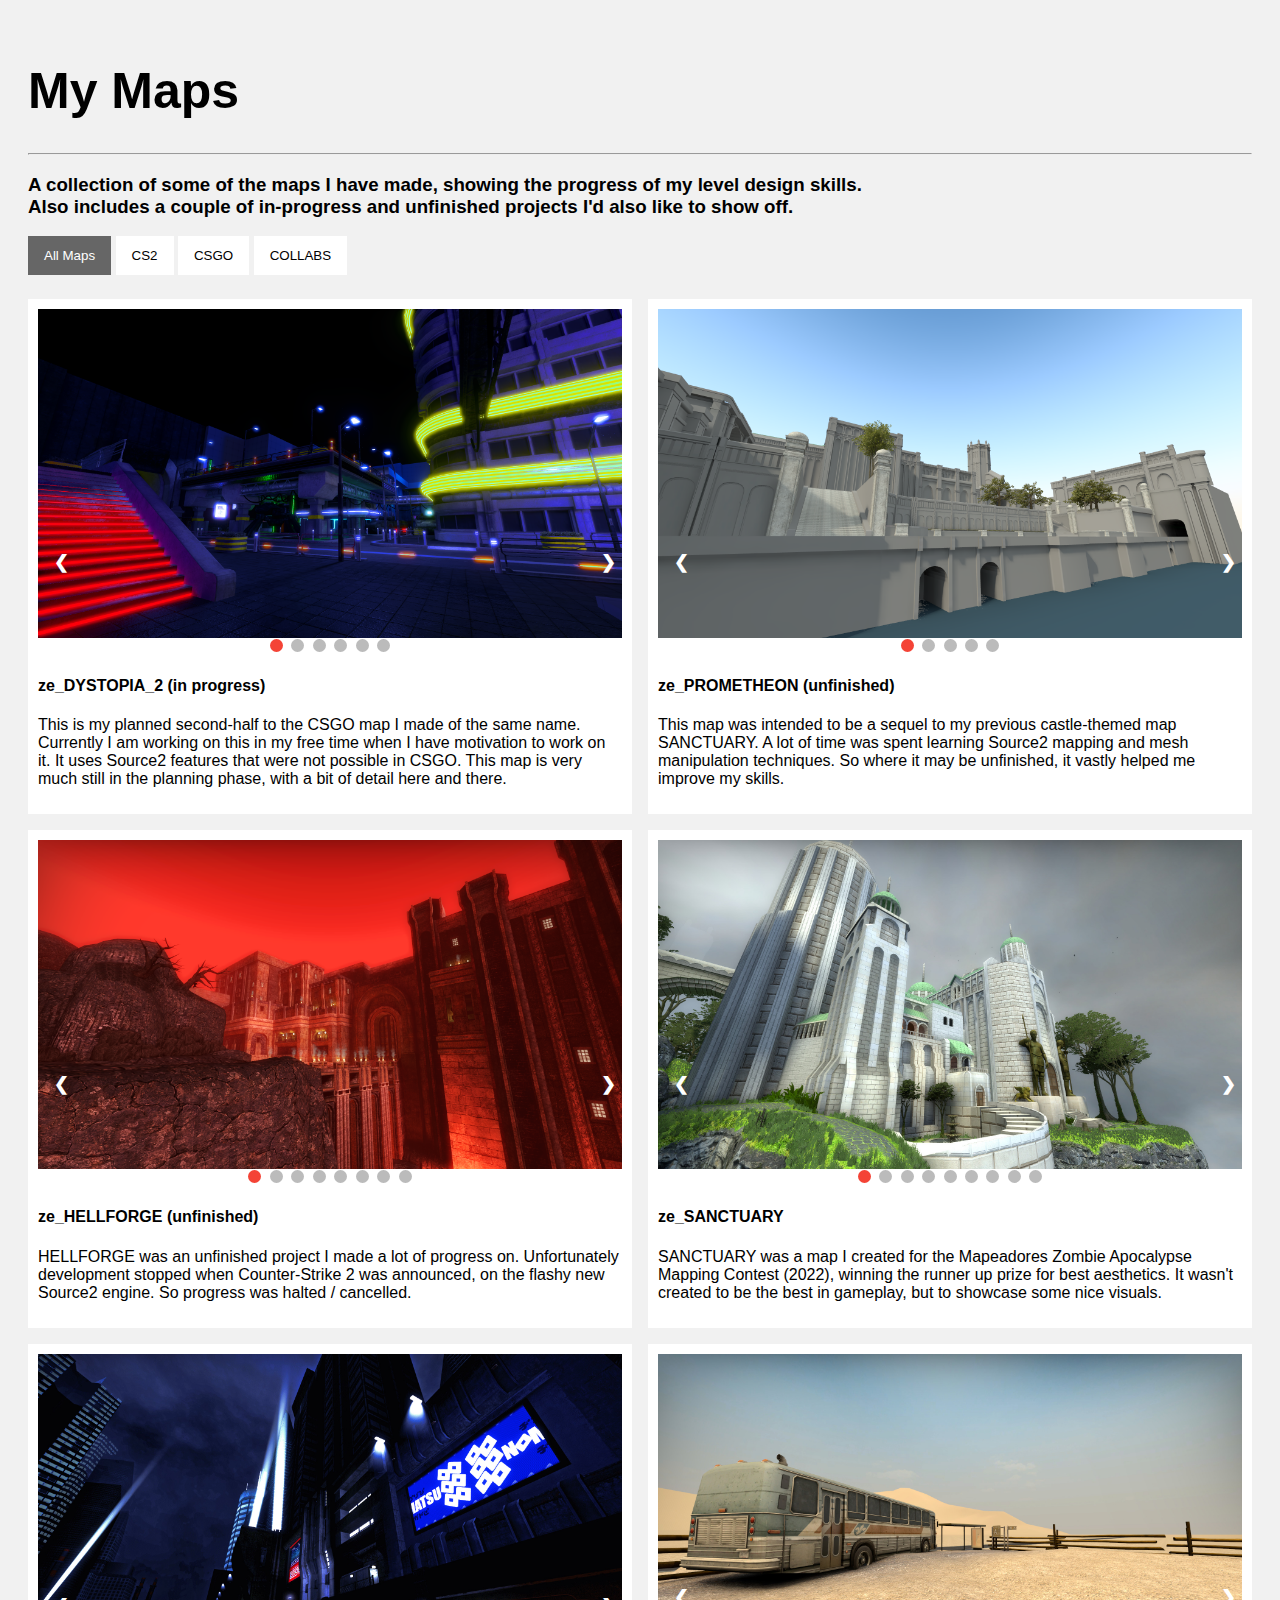
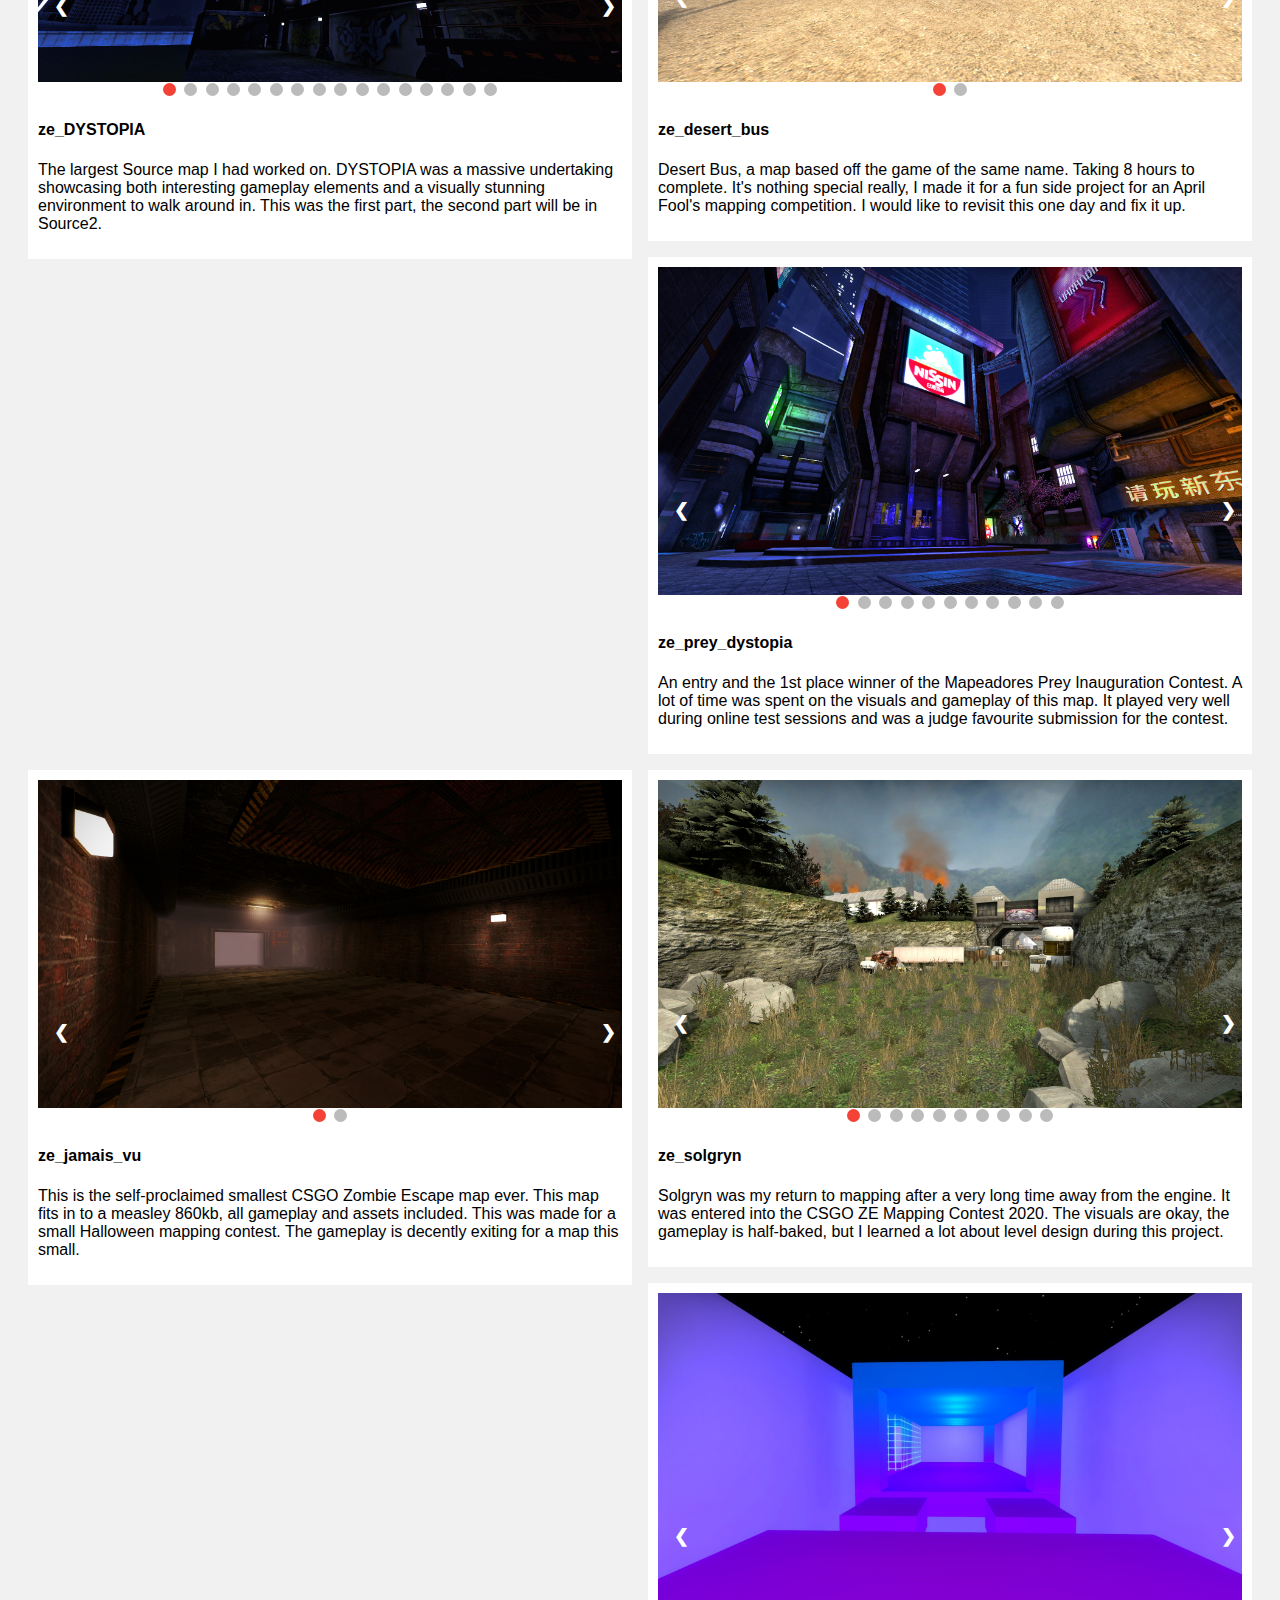
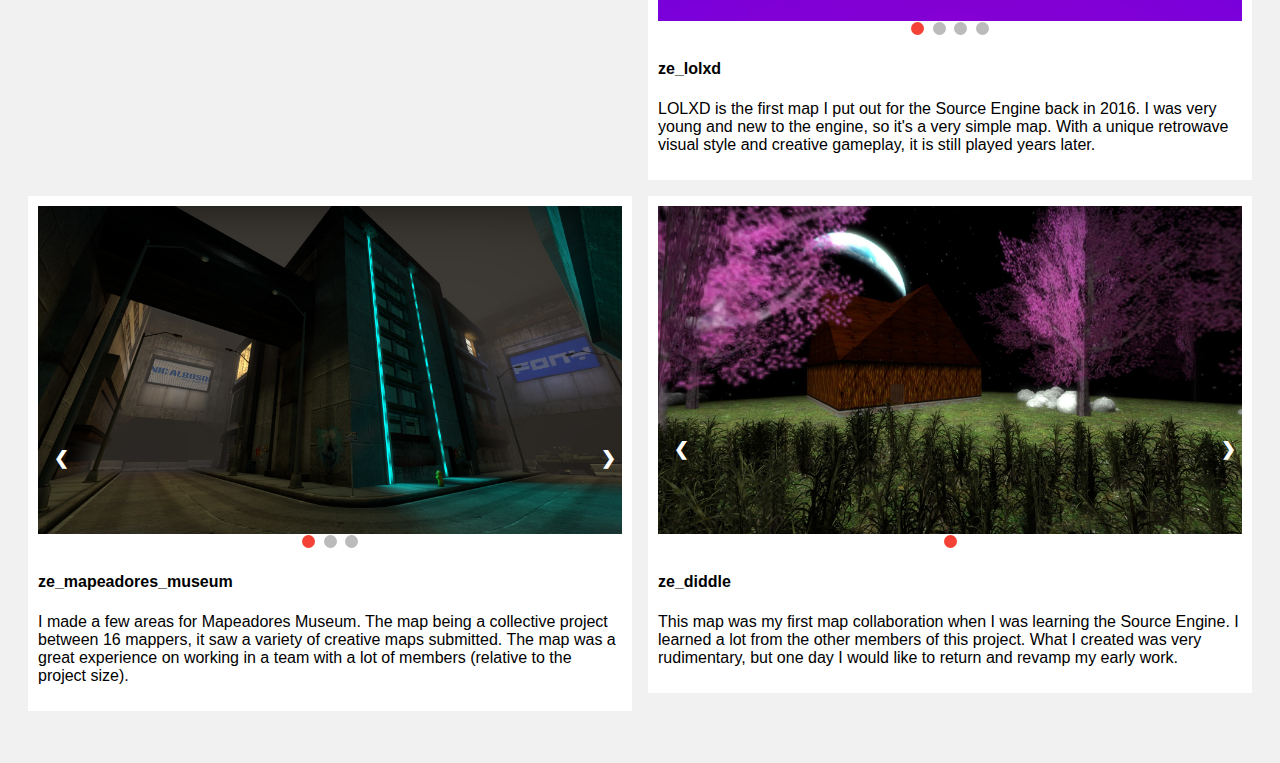
==== commit 42901c23: "Add Dystopia2" ====
--- a/portfolio.html
+++ b/portfolio.html
@@ -5,17 +5,18 @@
     <link rel="stylesheet" href="style.css">
     <!--<script src="script.js"></script>-->
     <script>
-      const PROMETHEON_INDEX = 0;
-      const HELLFORGE_INDEX = 1;
-      const SANCTUARY_INDEX = 2;
-      const DYSTOPIA_INDEX = 3;
-      const DESERTBUS_INDEX = 4;
-      const PREYDYSTOPIA_INDEX = 5;
-      const JAMAISVU_INDEX = 6;
-      const SOLGRYN_INDEX = 7;
-      const LOLXD_INDEX = 8;
-      const MAPEAMUSEUM_INDEX = 9;
-      const DIDDLE_INDEX = 10;
+      const DYSTOPIATWO_INDEX = 0;
+      const PROMETHEON_INDEX = 1;
+      const HELLFORGE_INDEX = 2;
+      const SANCTUARY_INDEX = 3;
+      const DYSTOPIA_INDEX = 4;
+      const DESERTBUS_INDEX = 5;
+      const PREYDYSTOPIA_INDEX = 6;
+      const JAMAISVU_INDEX = 7;
+      const SOLGRYN_INDEX = 8;
+      const LOLXD_INDEX = 9;
+      const MAPEAMUSEUM_INDEX = 10;
+      const DIDDLE_INDEX = 11;
     </script>
 <head>
 </head>
@@ -28,7 +29,7 @@
     <hr>
     
     <h3>A collection of some of the maps I have made, showing the progress of my level design skills.
-    <br>Also includes a couple of grey-boxes and unfinished projects I'd also like to show off.</h3>
+    <br>Also includes a couple of in-progress and unfinished projects I'd also like to show off.</h3>
     
     <div id="myBtnContainer">
     <button class="btn active" onclick="filterSelection('all')"> All Maps</button>
@@ -41,7 +42,33 @@
     <div class="row">
 
       <!-- CS2 MAPS -->
-      <!-- PLACEHOLDER SPINNU -->
+      <!-- DYSTOPIA 2 -->
+      <div class="column CS2">
+        <div class="content slideshow">
+          <div class="images">
+            <img class="mySlides fade" src="images/dystopia2_1.png" style="width:100%">
+            <img class="mySlides fade" src="images/dystopia2_2.png" style="width:100%">
+            <img class="mySlides fade" src="images/dystopia2_3.png" style="width:100%">
+            <img class="mySlides fade" src="images/dystopia2_4.png" style="width:100%">
+            <img class="mySlides fade" src="images/dystopia2_5.png" style="width:100%">
+            <img class="mySlides fade" src="images/dystopia2_6.png" style="width:100%">
+            <a class="prev" onclick="plusDivs(-1, DYSTOPIATWO_INDEX)">&#10094;</a>
+            <a class="next" onclick="plusDivs(1, DYSTOPIATWO_INDEX)">&#10095;</a>
+          </div>
+          <div style="text-align:center">
+            <span class="dot" onclick="currentDiv(1, DYSTOPIATWO_INDEX)"></span>
+            <span class="dot" onclick="currentDiv(2, DYSTOPIATWO_INDEX)"></span>
+            <span class="dot" onclick="currentDiv(3, DYSTOPIATWO_INDEX)"></span>
+            <span class="dot" onclick="currentDiv(4, DYSTOPIATWO_INDEX)"></span>
+            <span class="dot" onclick="currentDiv(5, DYSTOPIATWO_INDEX)"></span>
+            <span class="dot" onclick="currentDiv(6, DYSTOPIATWO_INDEX)"></span>
+          </div>
+          <h4>ze_DYSTOPIA_2 (in progress)</h4>
+          <p>This is my planned second-half to the CSGO map I made of the same name. Currently I am working on this in my free time when I have motivation to work on it. It uses Source2 features that were not possible in CSGO. This map is very much still in the planning phase, with a bit of detail here and there.</p>
+        </div>
+      </div>
+
+      <!-- PROMETHEON -->
       <div class="column CS2">
         <div class="content slideshow">
           <div class="images">
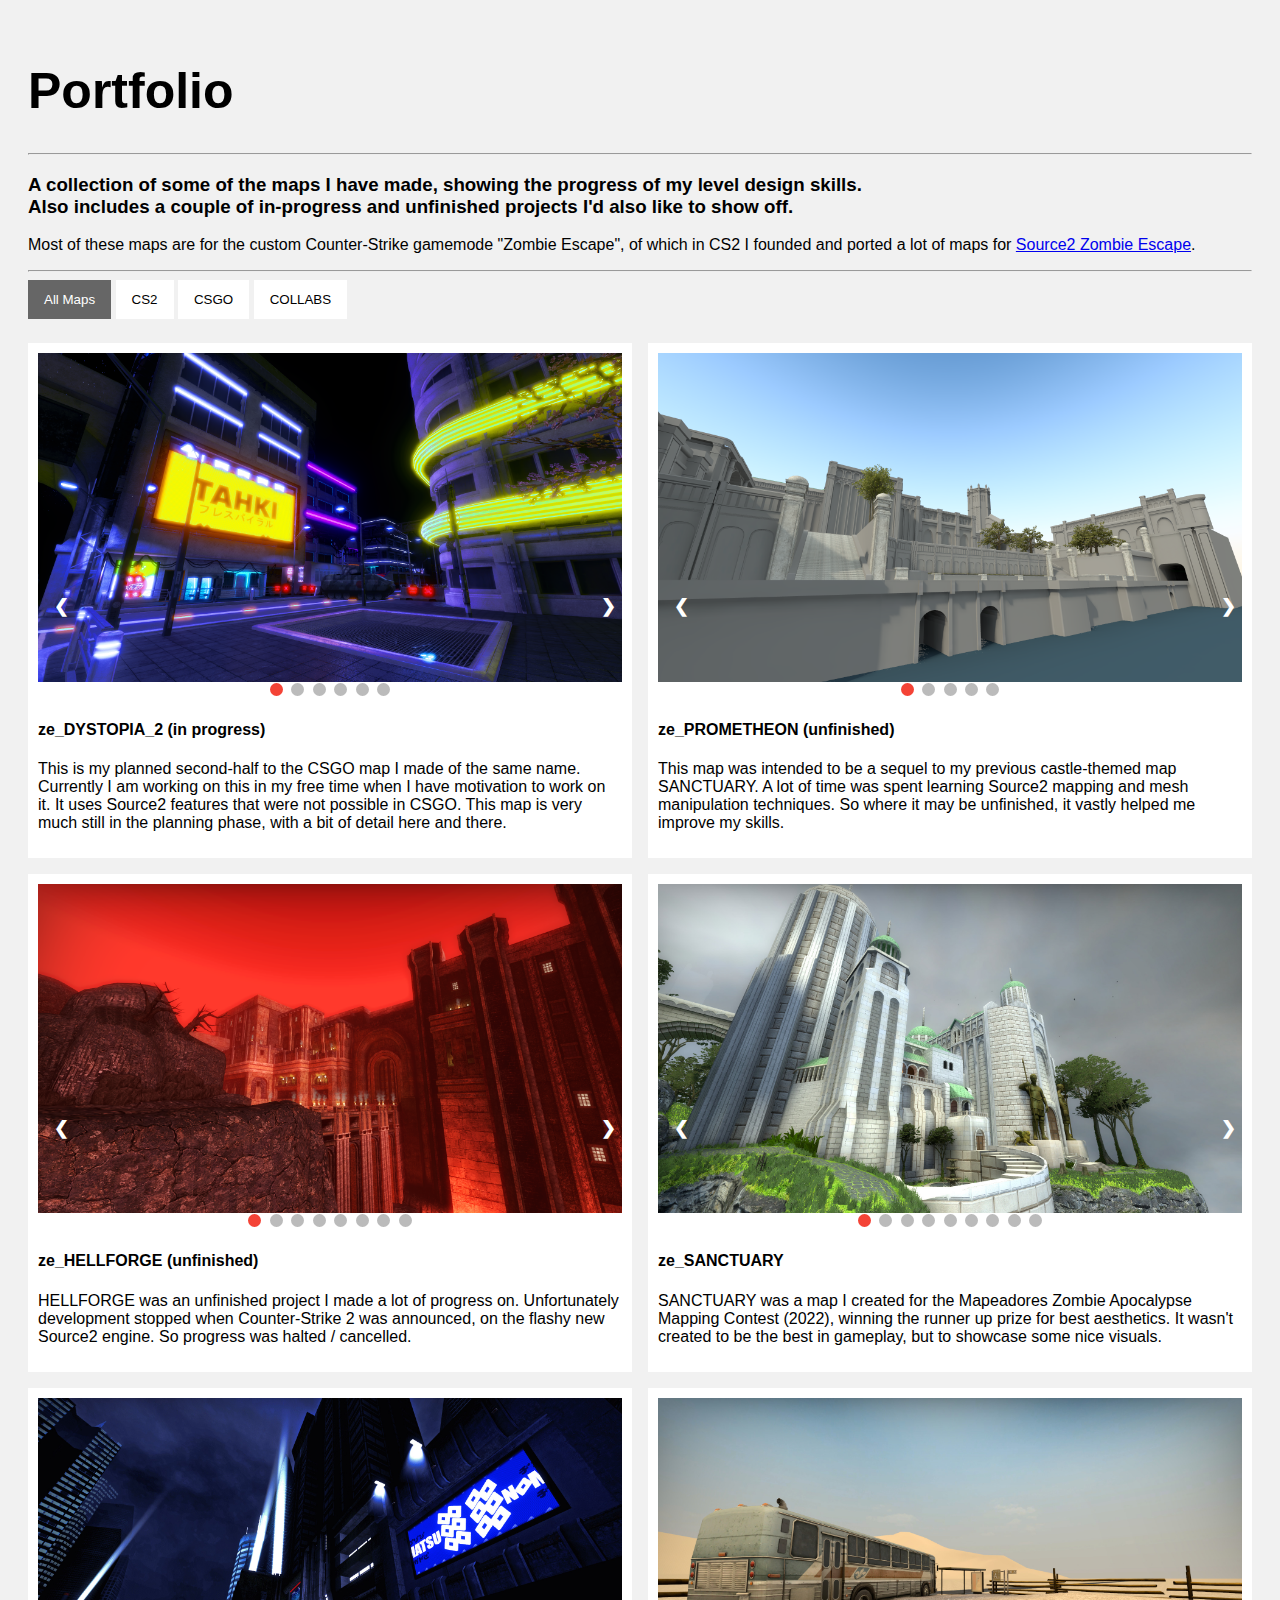
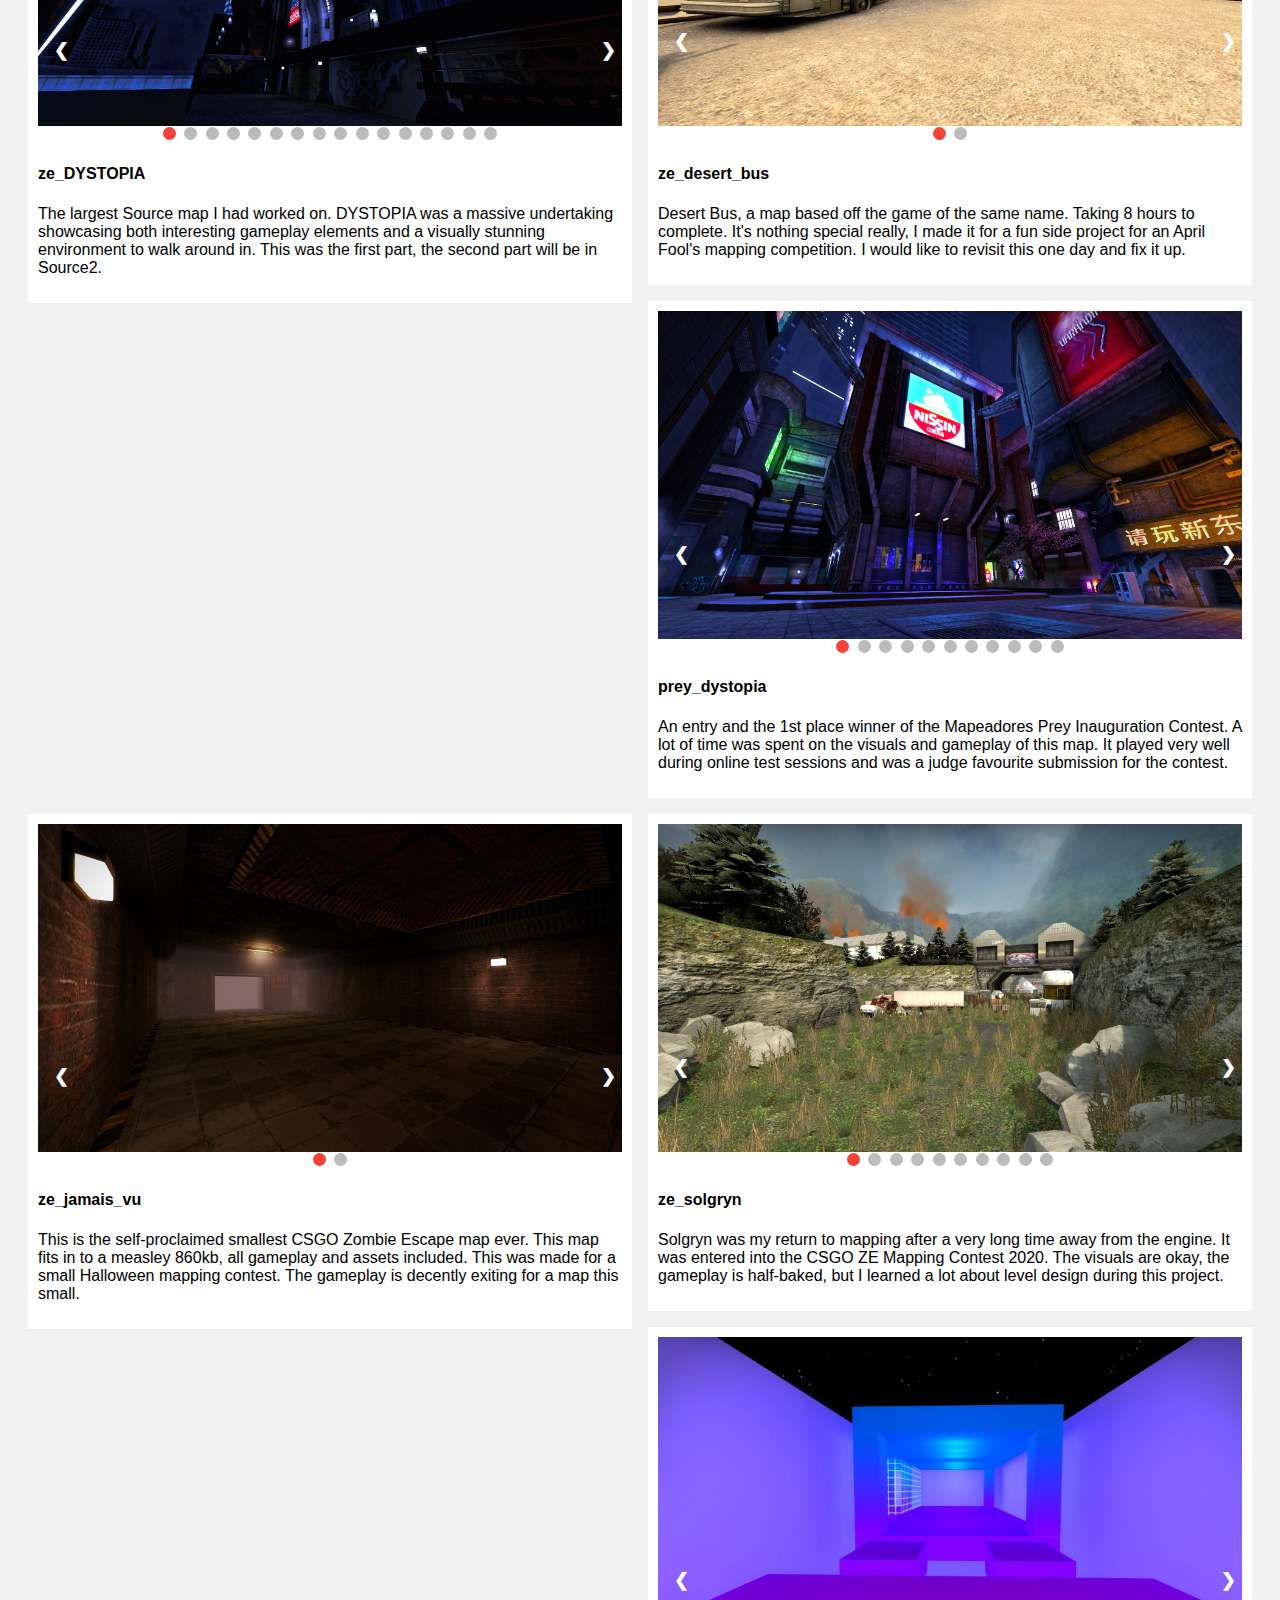
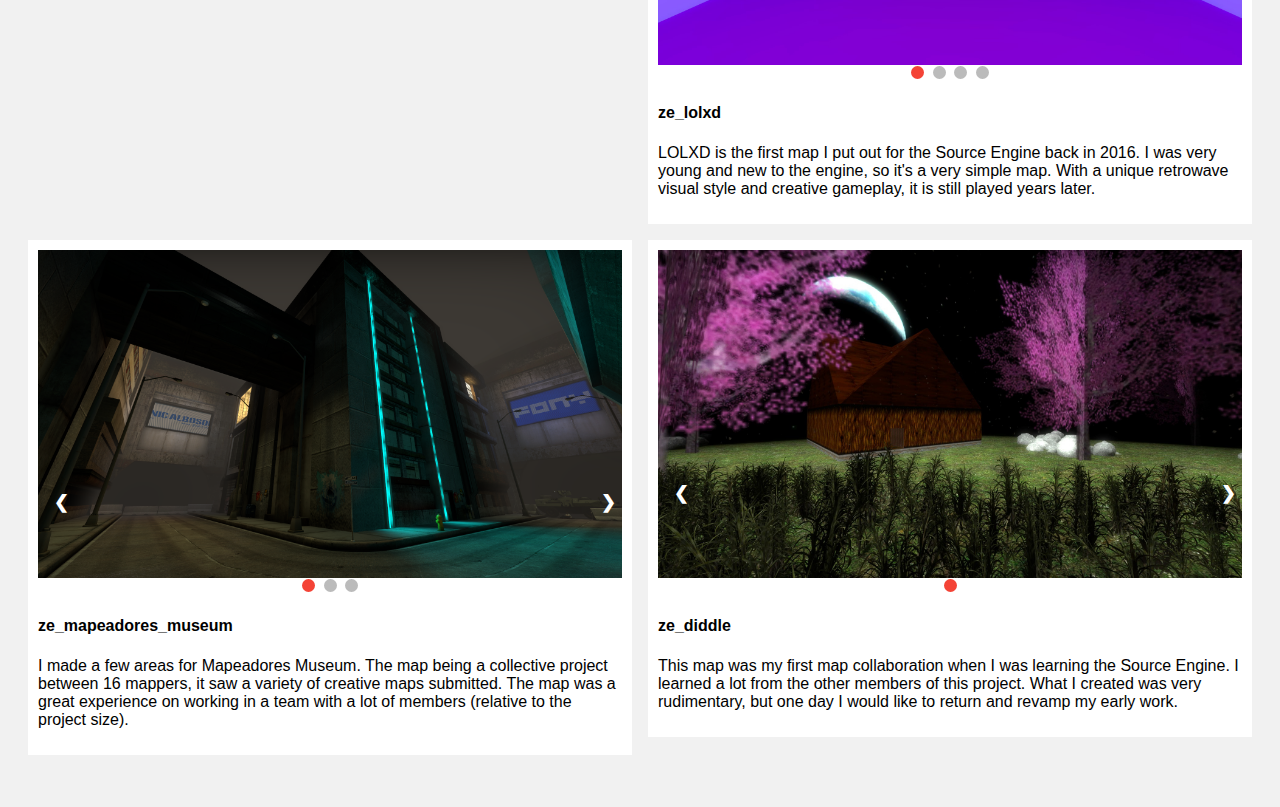
==== commit e322c59e: "Fix wording" ====
--- a/portfolio.html
+++ b/portfolio.html
@@ -25,12 +25,13 @@
     <!-- MAIN (Center website) -->
     <div class="main">
 
-    <h1>My Maps</h1>
+    <h1>Portfolio</h1>
     <hr>
-    
     <h3>A collection of some of the maps I have made, showing the progress of my level design skills.
     <br>Also includes a couple of in-progress and unfinished projects I'd also like to show off.</h3>
-    
+    <p>Most of these maps are for the custom Counter-Strike gamemode "Zombie Escape", of which in CS2 I founded and ported a lot of maps for <a href="https://github.com/Source2ZE">Source2 Zombie Escape</a>.</p>
+    <hr>
+
     <div id="myBtnContainer">
     <button class="btn active" onclick="filterSelection('all')"> All Maps</button>
       <button class="btn" onclick="filterSelection('CS2')"> CS2</button>
@@ -250,7 +251,7 @@
             <span class="dot" onclick="currentDiv(10, PREYDYSTOPIA_INDEX)"></span>
             <span class="dot" onclick="currentDiv(11, PREYDYSTOPIA_INDEX)"></span>
           </div>
-          <h4>ze_prey_dystopia</h4>
+          <h4>prey_dystopia</h4>
           <p>An entry and the 1st place winner of the Mapeadores Prey Inauguration Contest. A lot of time was spent on the visuals and gameplay of this map. It played very well during online test sessions and was a judge favourite submission for the contest.</p>
         </div>
       </div>
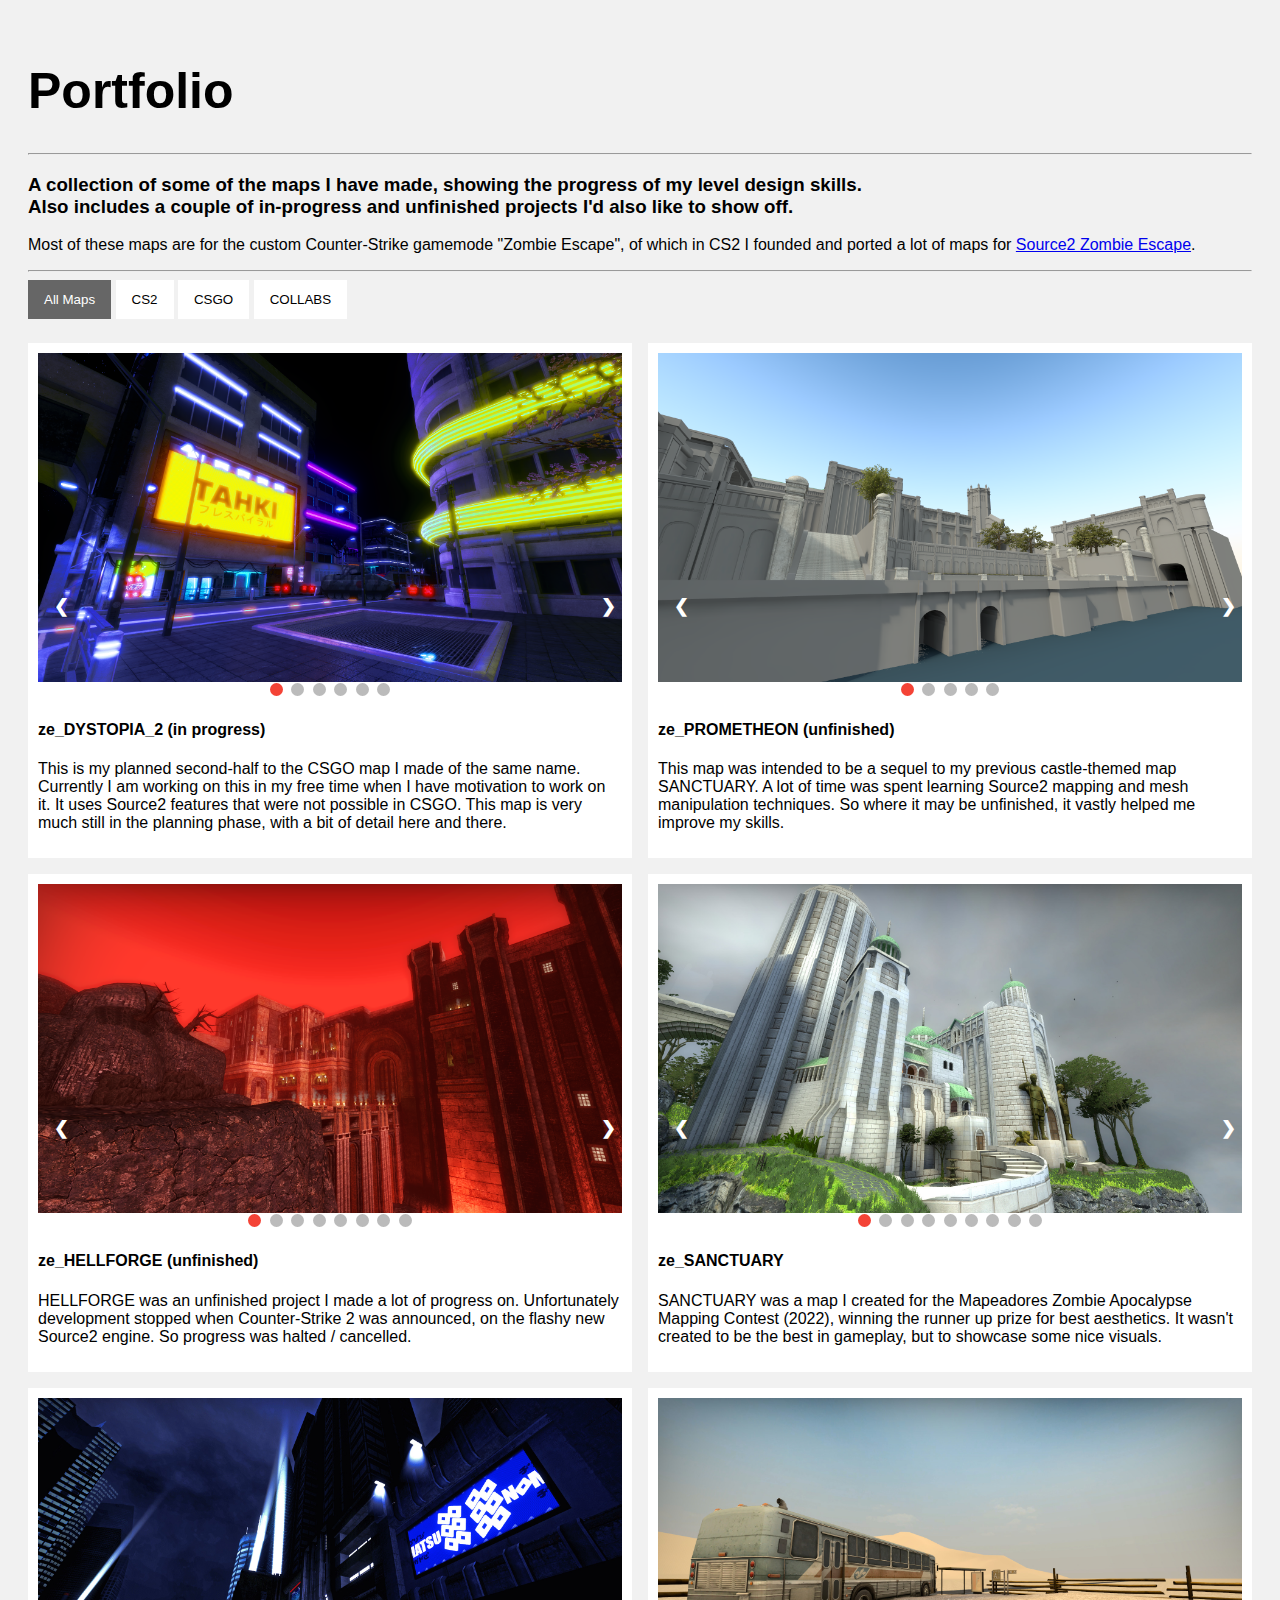
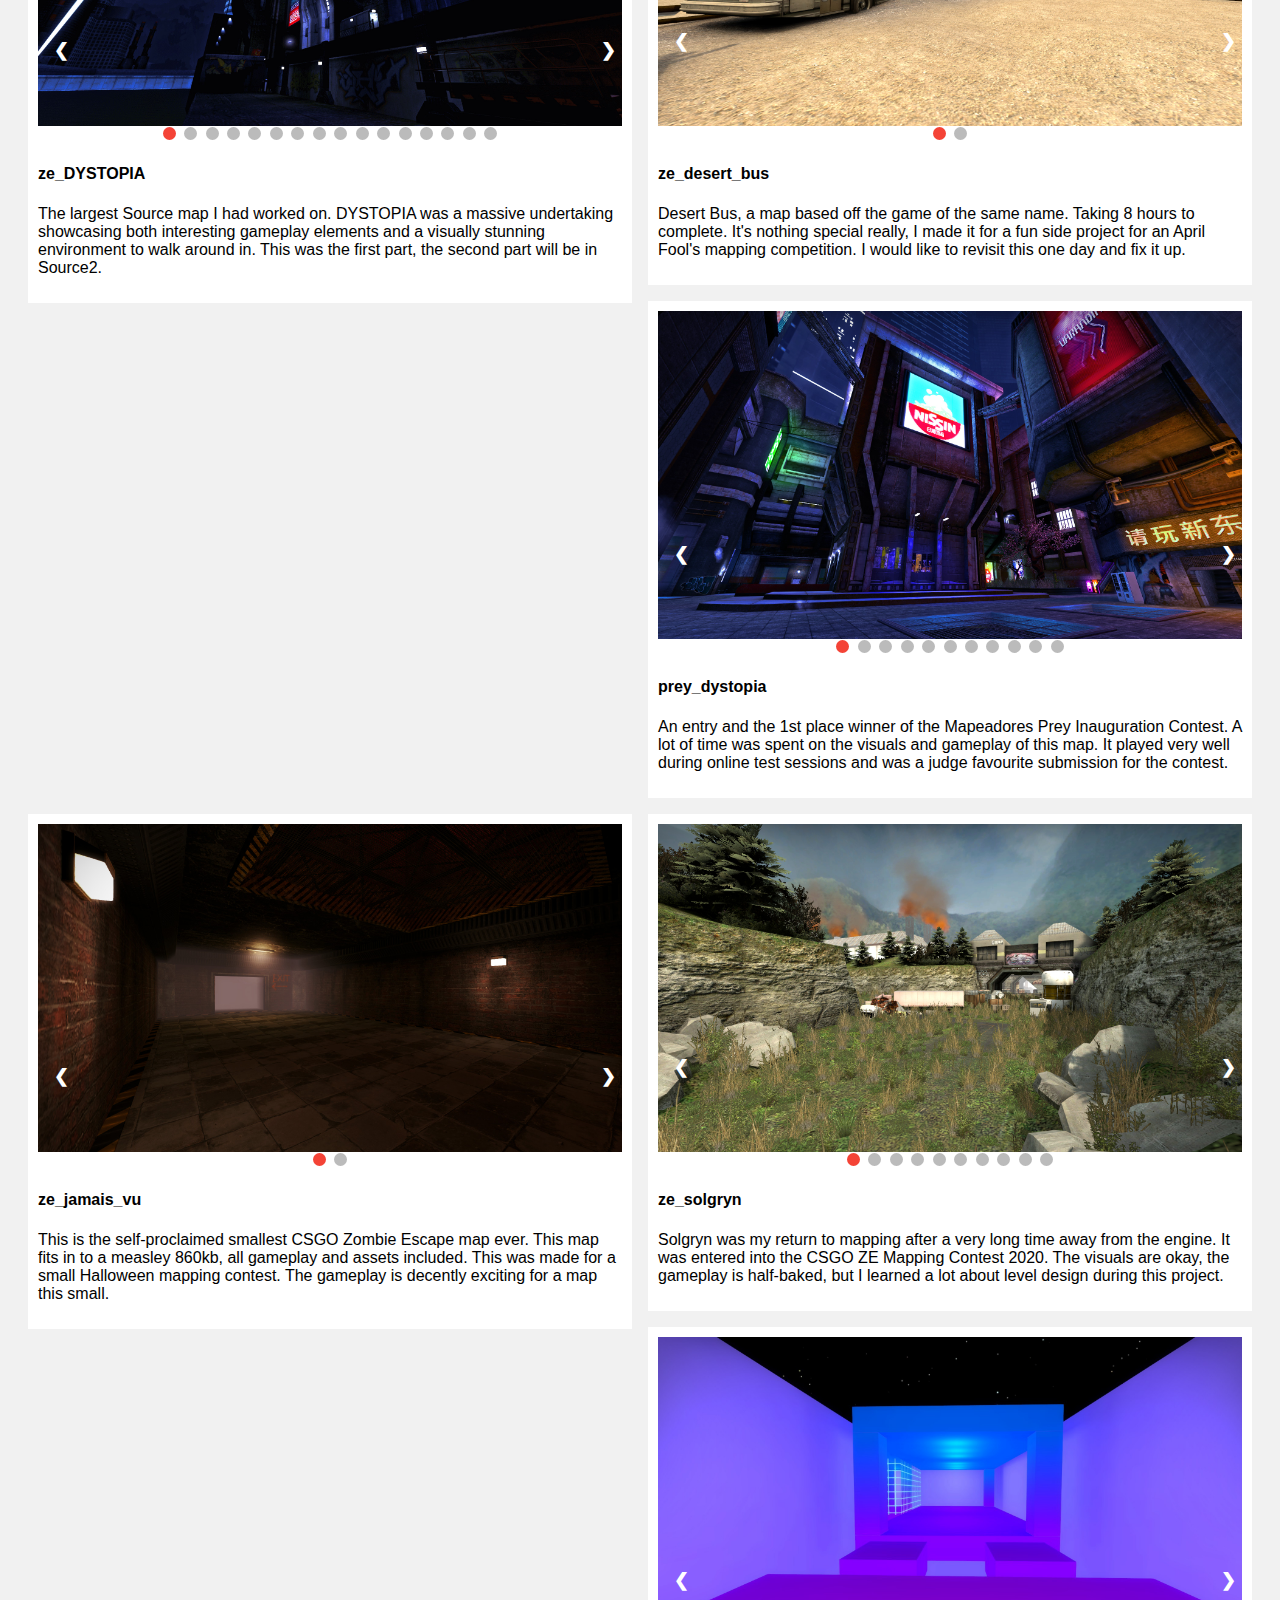
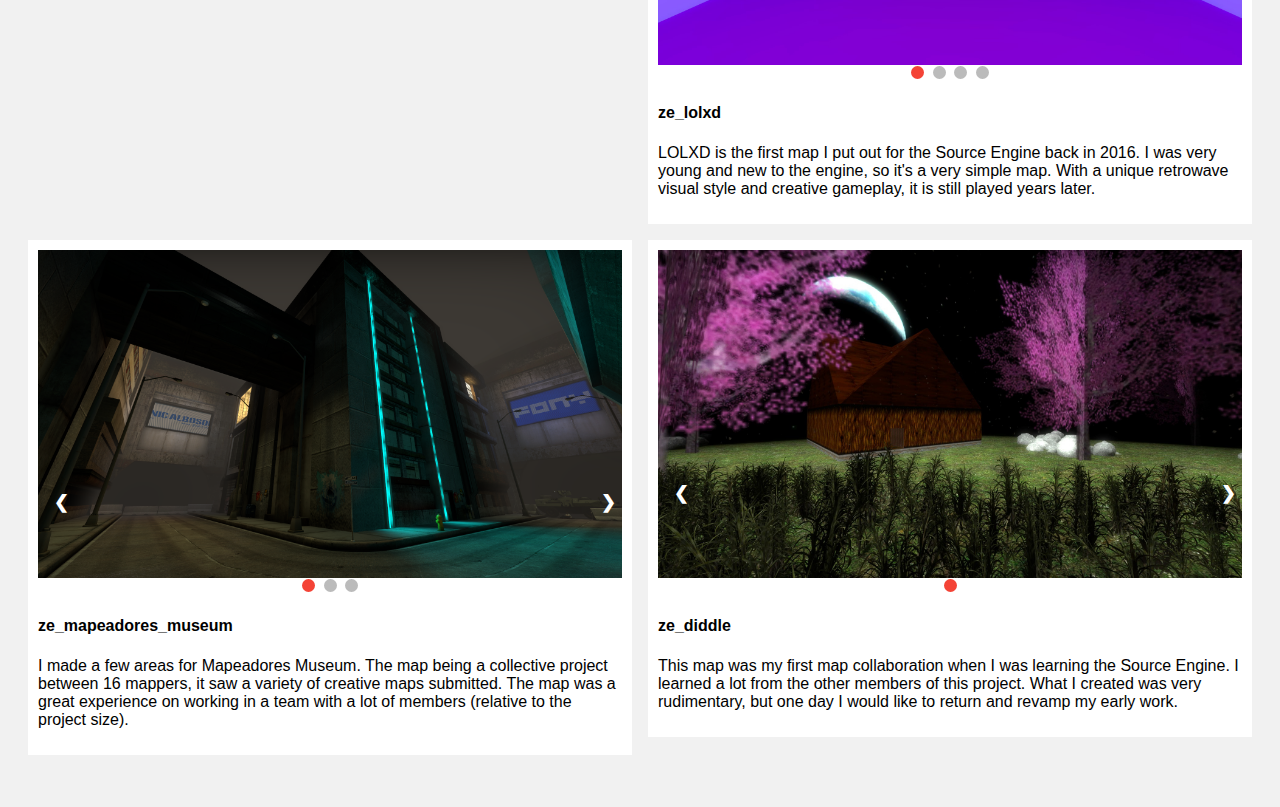
==== commit 1c028cc9: "Fix spelling" ====
--- a/portfolio.html
+++ b/portfolio.html
@@ -270,7 +270,7 @@
             <span class="dot" onclick="currentDiv(2, JAMAISVU_INDEX)"></span>
           </div>
           <h4>ze_jamais_vu</h4>
-          <p>This is the self-proclaimed smallest CSGO Zombie Escape map ever. This map fits in to a measley 860kb, all gameplay and assets included. This was made for a small Halloween mapping contest. The gameplay is decently exiting for a map this small.</p>
+          <p>This is the self-proclaimed smallest CSGO Zombie Escape map ever. This map fits in to a measley 860kb, all gameplay and assets included. This was made for a small Halloween mapping contest. The gameplay is decently exciting for a map this small.</p>
         </div>
       </div>
 
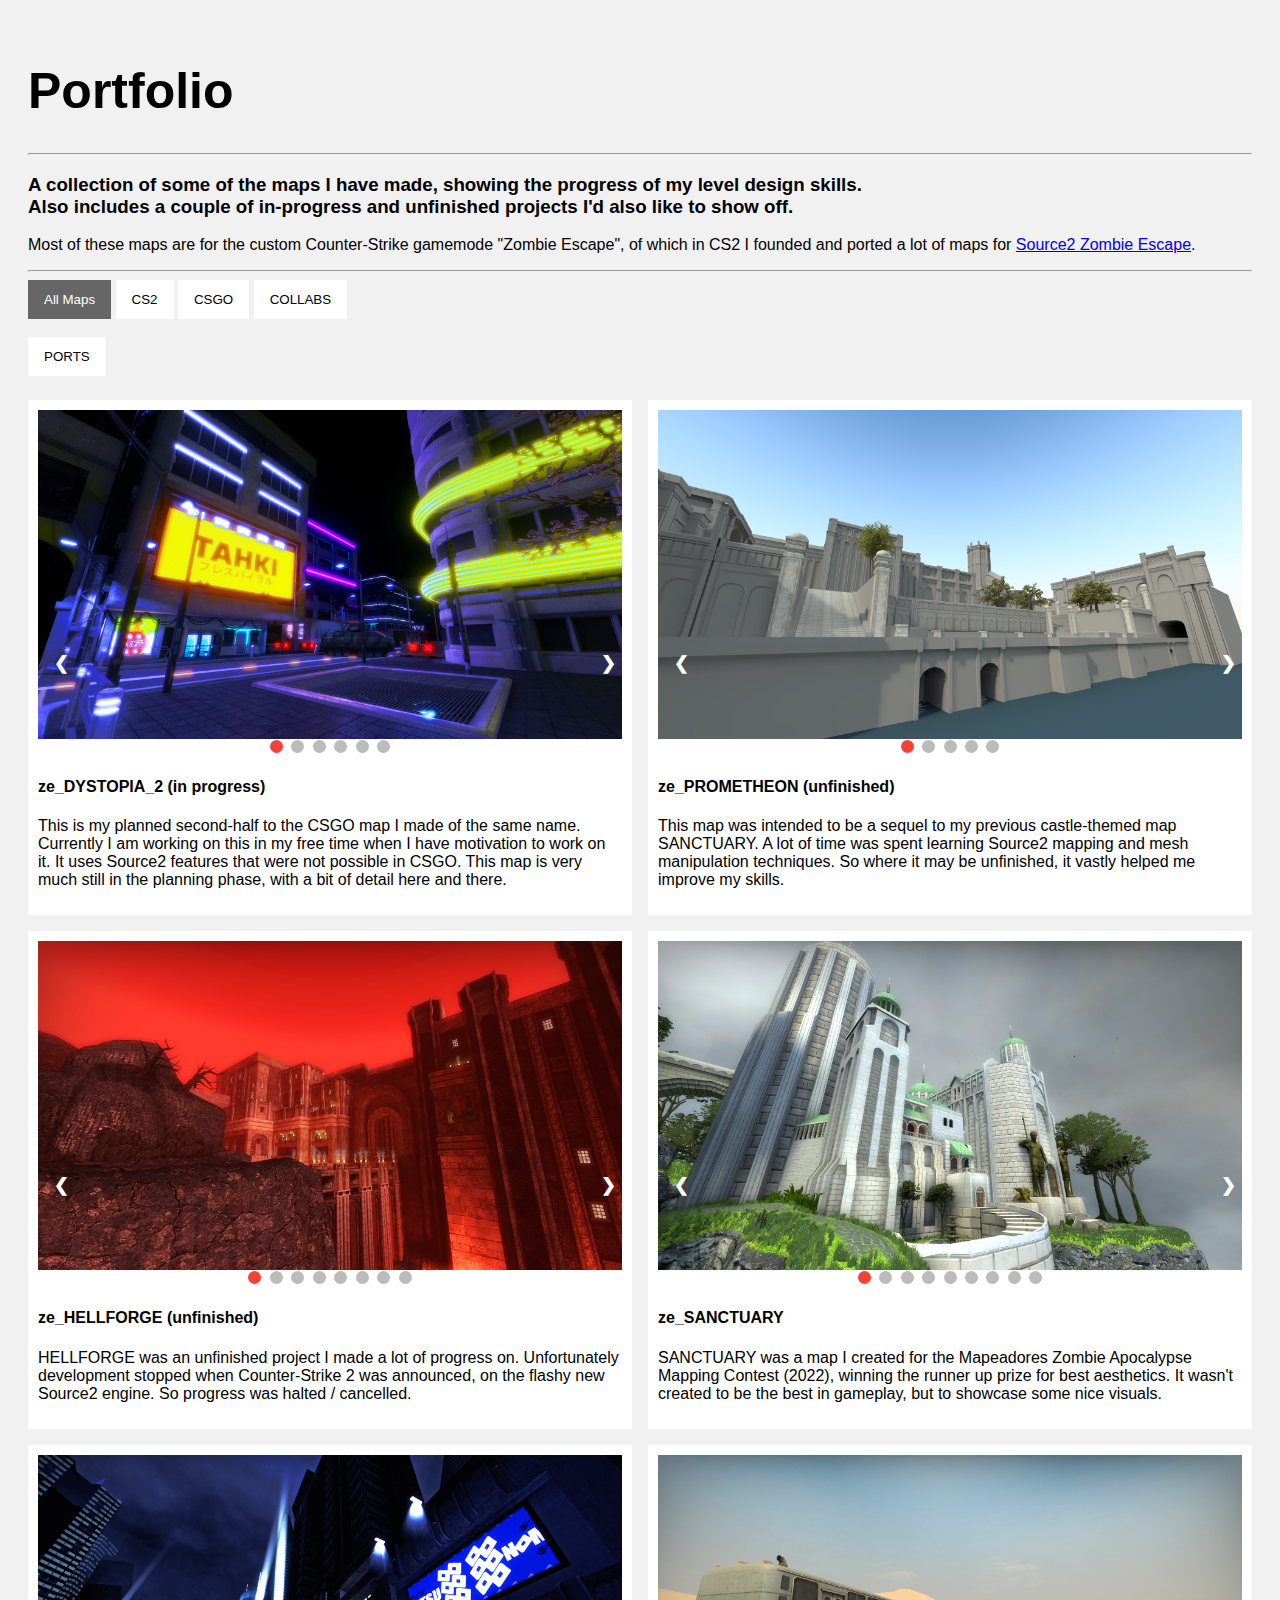
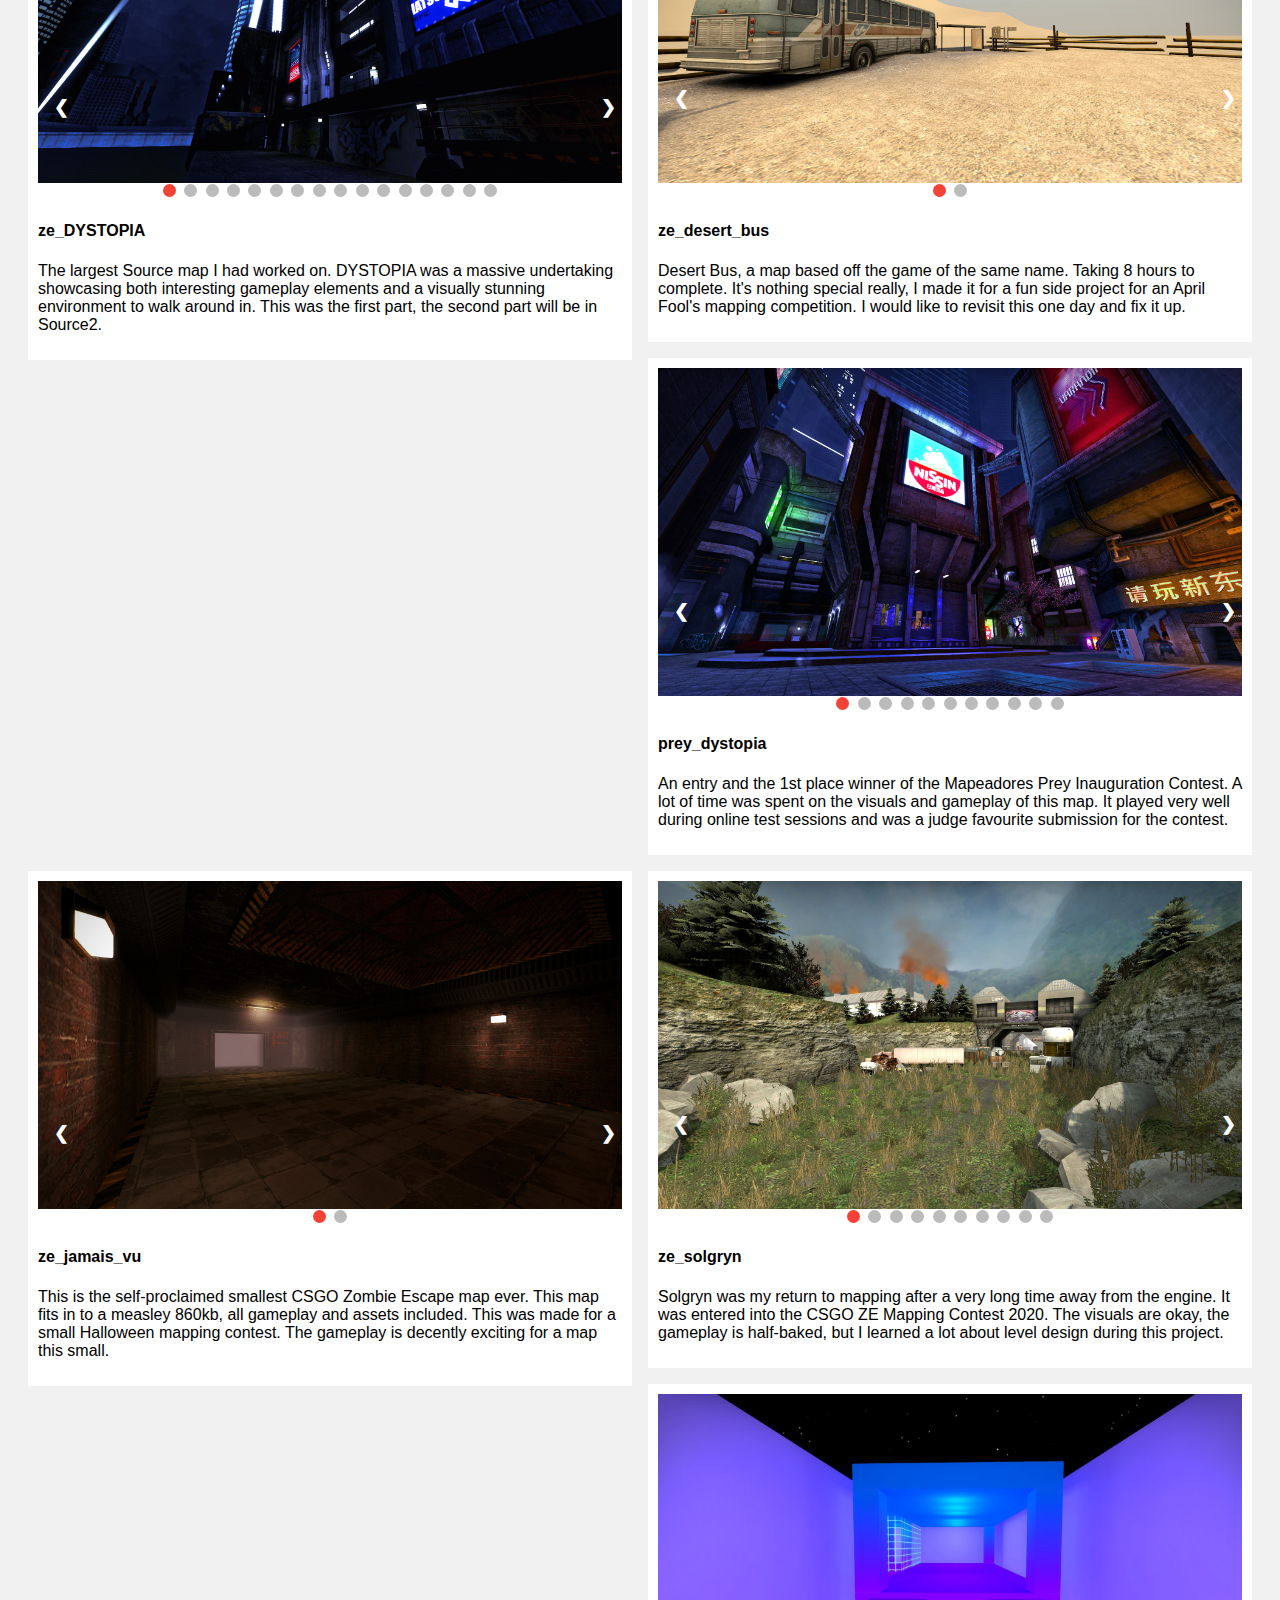
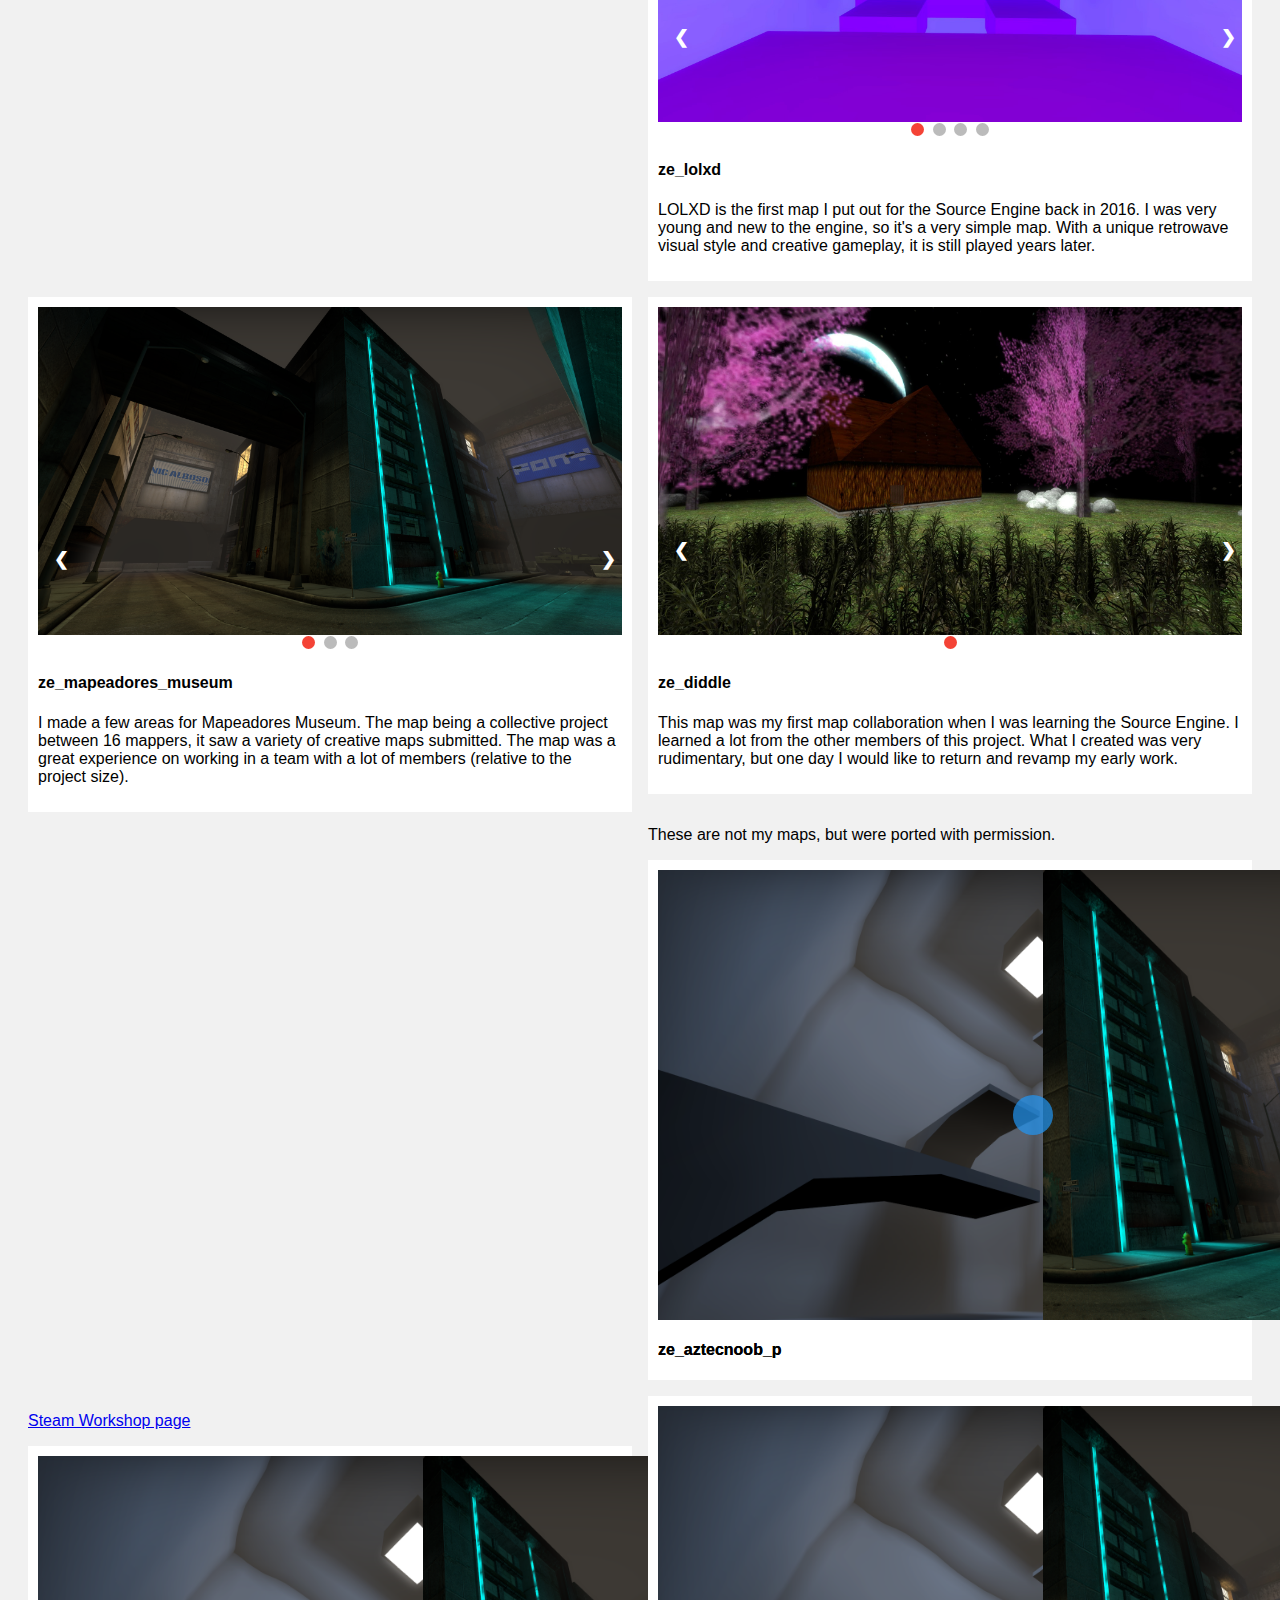
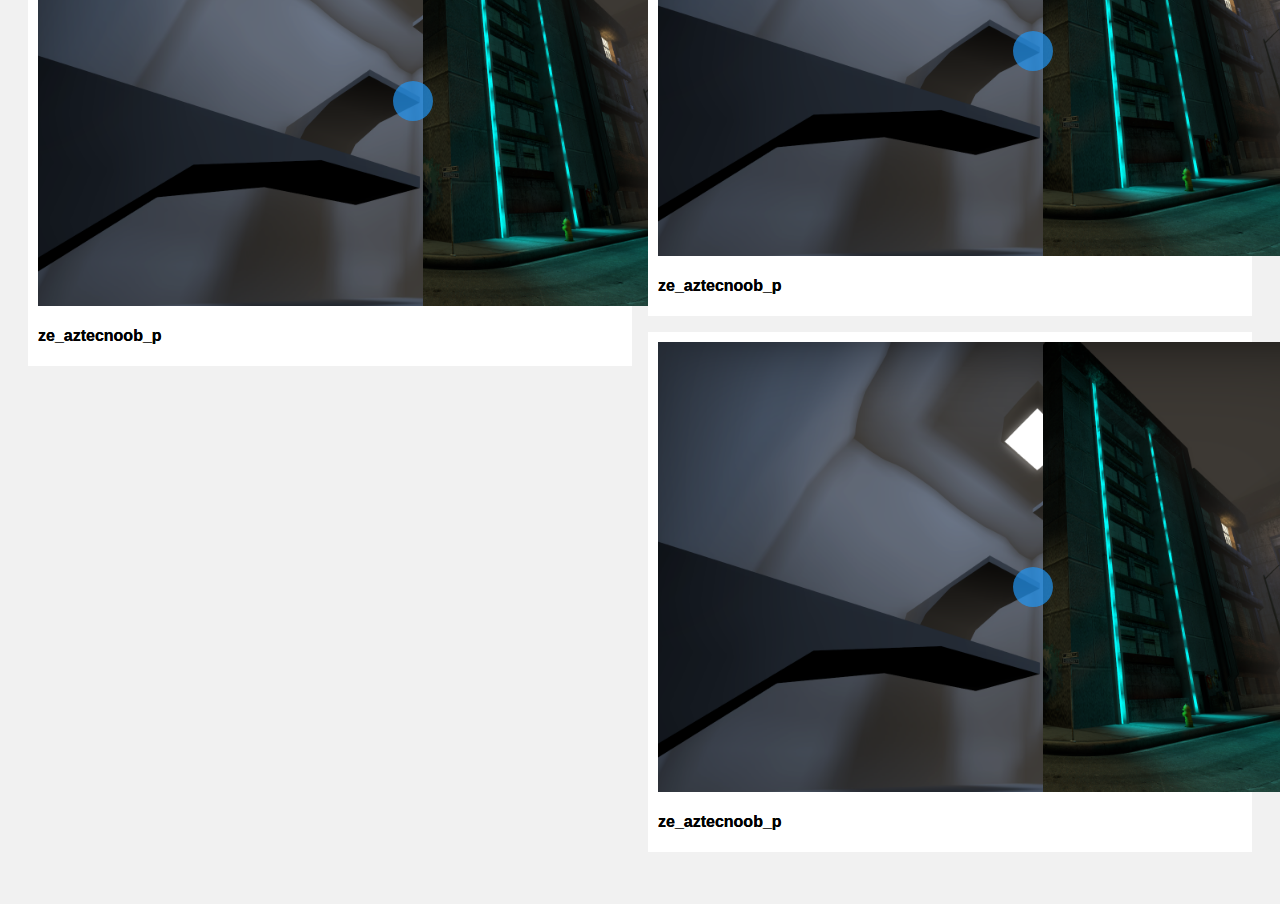
==== commit d7fca4f9: "Add support for slider images" ====
--- a/portfolio.html
+++ b/portfolio.html
@@ -3,7 +3,6 @@
 <!DOCTYPE html>
 <html>
     <link rel="stylesheet" href="style.css">
-    <!--<script src="script.js"></script>-->
     <script>
       const DYSTOPIATWO_INDEX = 0;
       const PROMETHEON_INDEX = 1;
@@ -37,11 +36,13 @@
       <button class="btn" onclick="filterSelection('CS2')"> CS2</button>
       <button class="btn" onclick="filterSelection('CSGO')"> CSGO</button>
       <button class="btn" onclick="filterSelection('COLLAB')"> COLLABS</button>
+      <br>
+      <br>
+      <button class="btn" onclick="filterSelection('PORTS')"> PORTS</button>
     </div>
     
     <!-- Portfolio Gallery Grid -->
     <div class="row">
-
       <!-- CS2 MAPS -->
       <!-- DYSTOPIA 2 -->
       <div class="column CS2">
@@ -366,6 +367,67 @@
           <p>This map was my first map collaboration when I was learning the Source Engine. I learned a lot from the other members of this project. What I created was very rudimentary, but one day I would like to return and revamp my early work.</p>
         </div>
       </div>
+
+      <!-- PORTS -->
+      <!-- AZTECNOOB -->
+      <div class="column PORTS">
+        <p>These are not my maps, but were ported with permission.</p>
+          <div class="img-comp-container content">
+            <div class="img-comp-img">
+              <img src="images/mapeamuseum1.png" width="770" height="450">
+              <h4>ze_aztecnoob_p</h4>
+            </div>
+            <div class="img-comp-img img-comp-overlay">
+              <img src="images/mapeamuseum2.png" width="770" height="450">
+              <h4>ze_aztecnoob_p</h4>
+            </div>
+          </div> 
+      </div>
+
+      <!-- AZTECNOOB -->
+      <div class="column PORTS">
+        <p><a href="https://steamcommunity.com/sharedfiles/filedetails/?id=3070739825">Steam Workshop page</a></p>
+          <div class="img-comp-container content">
+            <div class="img-comp-img">
+              <img src="images/mapeamuseum1.png" width="770" height="450">
+              <h4>ze_aztecnoob_p</h4>
+            </div>
+            <div class="img-comp-img img-comp-overlay">
+              <img src="images/mapeamuseum2.png" width="770" height="450">
+              <h4>ze_aztecnoob_p</h4>
+            </div>
+          </div> 
+      </div>
+
+      <!-- AZTECNOOB -->
+      <div class="column PORTS">
+          <div class="img-comp-container content">
+            <div class="img-comp-img">
+              <img src="images/mapeamuseum1.png" width="770" height="450">
+              <h4>ze_aztecnoob_p</h4>
+            </div>
+            <div class="img-comp-img img-comp-overlay">
+              <img src="images/mapeamuseum2.png" width="770" height="450">
+              <h4>ze_aztecnoob_p</h4>
+            </div>
+          </div> 
+      </div>
+
+      <!-- AZTECNOOB -->
+      <div class="column PORTS">
+        <div class="img-comp-container content">
+          <div class="img-comp-img">
+            <img src="images/mapeamuseum1.png" width="770" height="450">
+            <h4>ze_aztecnoob_p</h4>
+          </div>
+          <div class="img-comp-img img-comp-overlay">
+            <img src="images/mapeamuseum2.png" width="770" height="450">
+            <h4>ze_aztecnoob_p</h4>
+          </div>
+        </div> 
+    </div>
+    
+
     <!-- END GRID -->
     </div>
     <!-- END MAIN -->
@@ -458,6 +520,87 @@
   dots[slideIndex - 1].className += " active";
 }
 // --- ---
+
+// --- SLIDER SCRIPT ---
+function initComparisons() {
+  var x, i;
+  /* Find all elements with an "overlay" class: */
+  x = document.getElementsByClassName("img-comp-overlay");
+  for (i = 0; i < x.length; i++) {
+    /* Once for each "overlay" element:
+    pass the "overlay" element as a parameter when executing the compareImages function: */
+    compareImages(x[i]);
+  }
+  function compareImages(img) {
+    var slider, img, clicked = 0, w, h;
+    /* Get the width and height of the img element */
+    w = img.offsetWidth;
+    h = img.offsetHeight;
+    /* Set the width of the img element to 50%: */
+    img.style.width = (w / 2) + "px";
+    /* Create slider: */
+    slider = document.createElement("DIV");
+    slider.setAttribute("class", "img-comp-slider");
+    /* Insert slider */
+    img.parentElement.insertBefore(slider, img);
+    /* Position the slider in the middle: */
+    slider.style.top = (h / 2) - (slider.offsetHeight / 2) + "px";
+    slider.style.left = (w / 2) - (slider.offsetWidth / 2) + "px";
+    /* Execute a function when the mouse button is pressed: */
+    slider.addEventListener("mousedown", slideReady);
+    /* And another function when the mouse button is released: */
+    window.addEventListener("mouseup", slideFinish);
+    /* Or touched (for touch screens: */
+    slider.addEventListener("touchstart", slideReady);
+     /* And released (for touch screens: */
+    window.addEventListener("touchend", slideFinish);
+    function slideReady(e) {
+      /* Prevent any other actions that may occur when moving over the image: */
+      e.preventDefault();
+      /* The slider is now clicked and ready to move: */
+      clicked = 1;
+      /* Execute a function when the slider is moved: */
+      window.addEventListener("mousemove", slideMove);
+      window.addEventListener("touchmove", slideMove);
+    }
+    function slideFinish() {
+      /* The slider is no longer clicked: */
+      clicked = 0;
+    }
+    function slideMove(e) {
+      var pos;
+      /* If the slider is no longer clicked, exit this function: */
+      if (clicked == 0) return false;
+      /* Get the cursor's x position: */
+      pos = getCursorPos(e)
+      /* Prevent the slider from being positioned outside the image: */
+      if (pos < 0) pos = 0;
+      if (pos > w) pos = w;
+      /* Execute a function that will resize the overlay image according to the cursor: */
+      slide(pos);
+    }
+    function getCursorPos(e) {
+      var a, x = 0;
+      e = (e.changedTouches) ? e.changedTouches[0] : e;
+      /* Get the x positions of the image: */
+      a = img.getBoundingClientRect();
+      /* Calculate the cursor's x coordinate, relative to the image: */
+      x = e.pageX - a.left;
+      /* Consider any page scrolling: */
+      x = x - window.pageXOffset;
+      return x;
+    }
+    function slide(x) {
+      /* Resize the image: */
+      img.style.width = x + "px";
+      /* Position the slider: */
+      slider.style.left = img.offsetWidth - (slider.offsetWidth / 2) + "px";
+    }
+  }
+}
+// --- ---
+
+initComparisons();
     </script>
 </body>
 </html>--- a/style.css
+++ b/style.css
@@ -167,4 +167,34 @@
 /* On smaller screens, decrease text size */
 @media only screen and (max-width: 300px) {
     .prev, .next,.text {font-size: 11px}
+}
+
+
+.img-comp-container {
+  position: relative;
+  height: 520px; /*should be the same height as the images*/
+}
+
+.img-comp-img {
+  position: absolute;
+  width: auto;
+  height: auto;
+  overflow: hidden;
+}
+
+.img-comp-img img {
+  display: block;
+  vertical-align: middle;
+}
+
+.img-comp-slider {
+  position: absolute;
+  z-index: 9;
+  cursor: ew-resize;
+  /*set the appearance of the slider:*/
+  width: 40px;
+  height: 40px;
+  background-color: #2196F3;
+  opacity: 0.7;
+  border-radius: 50%;
 }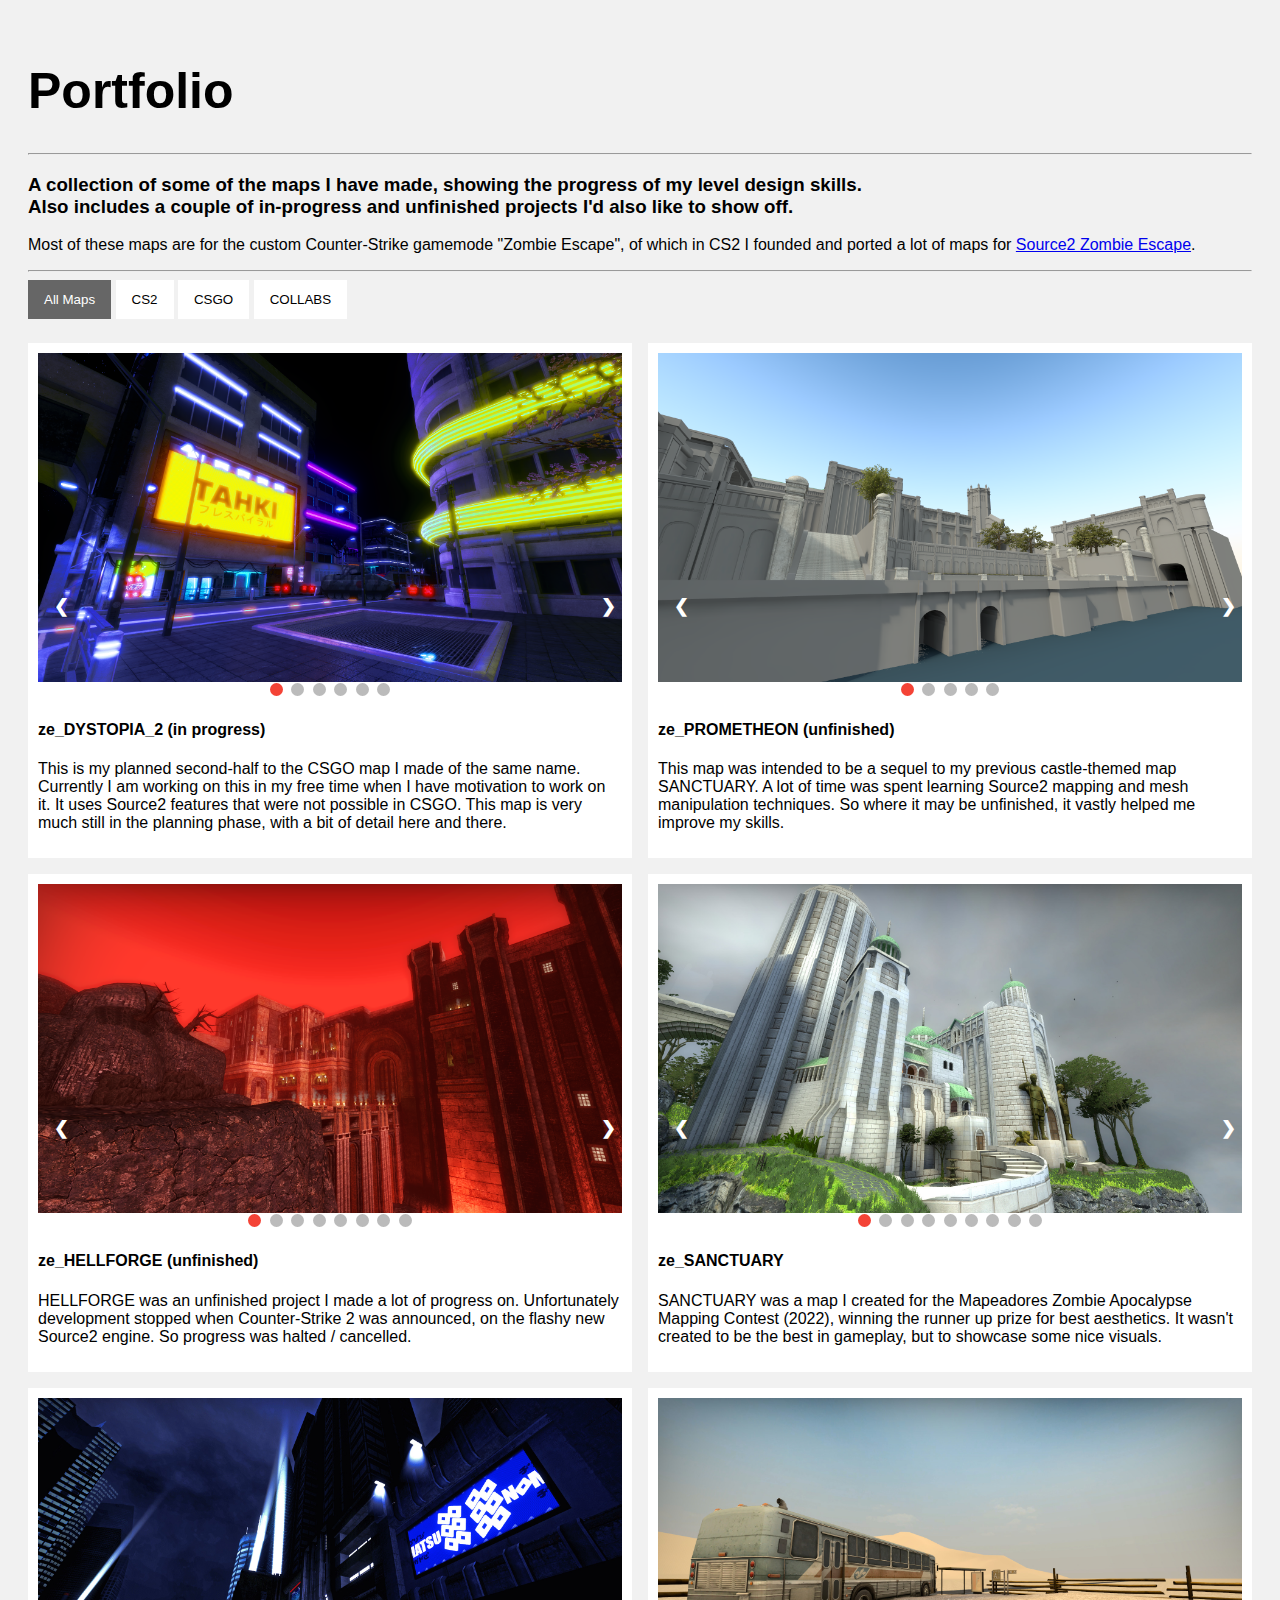
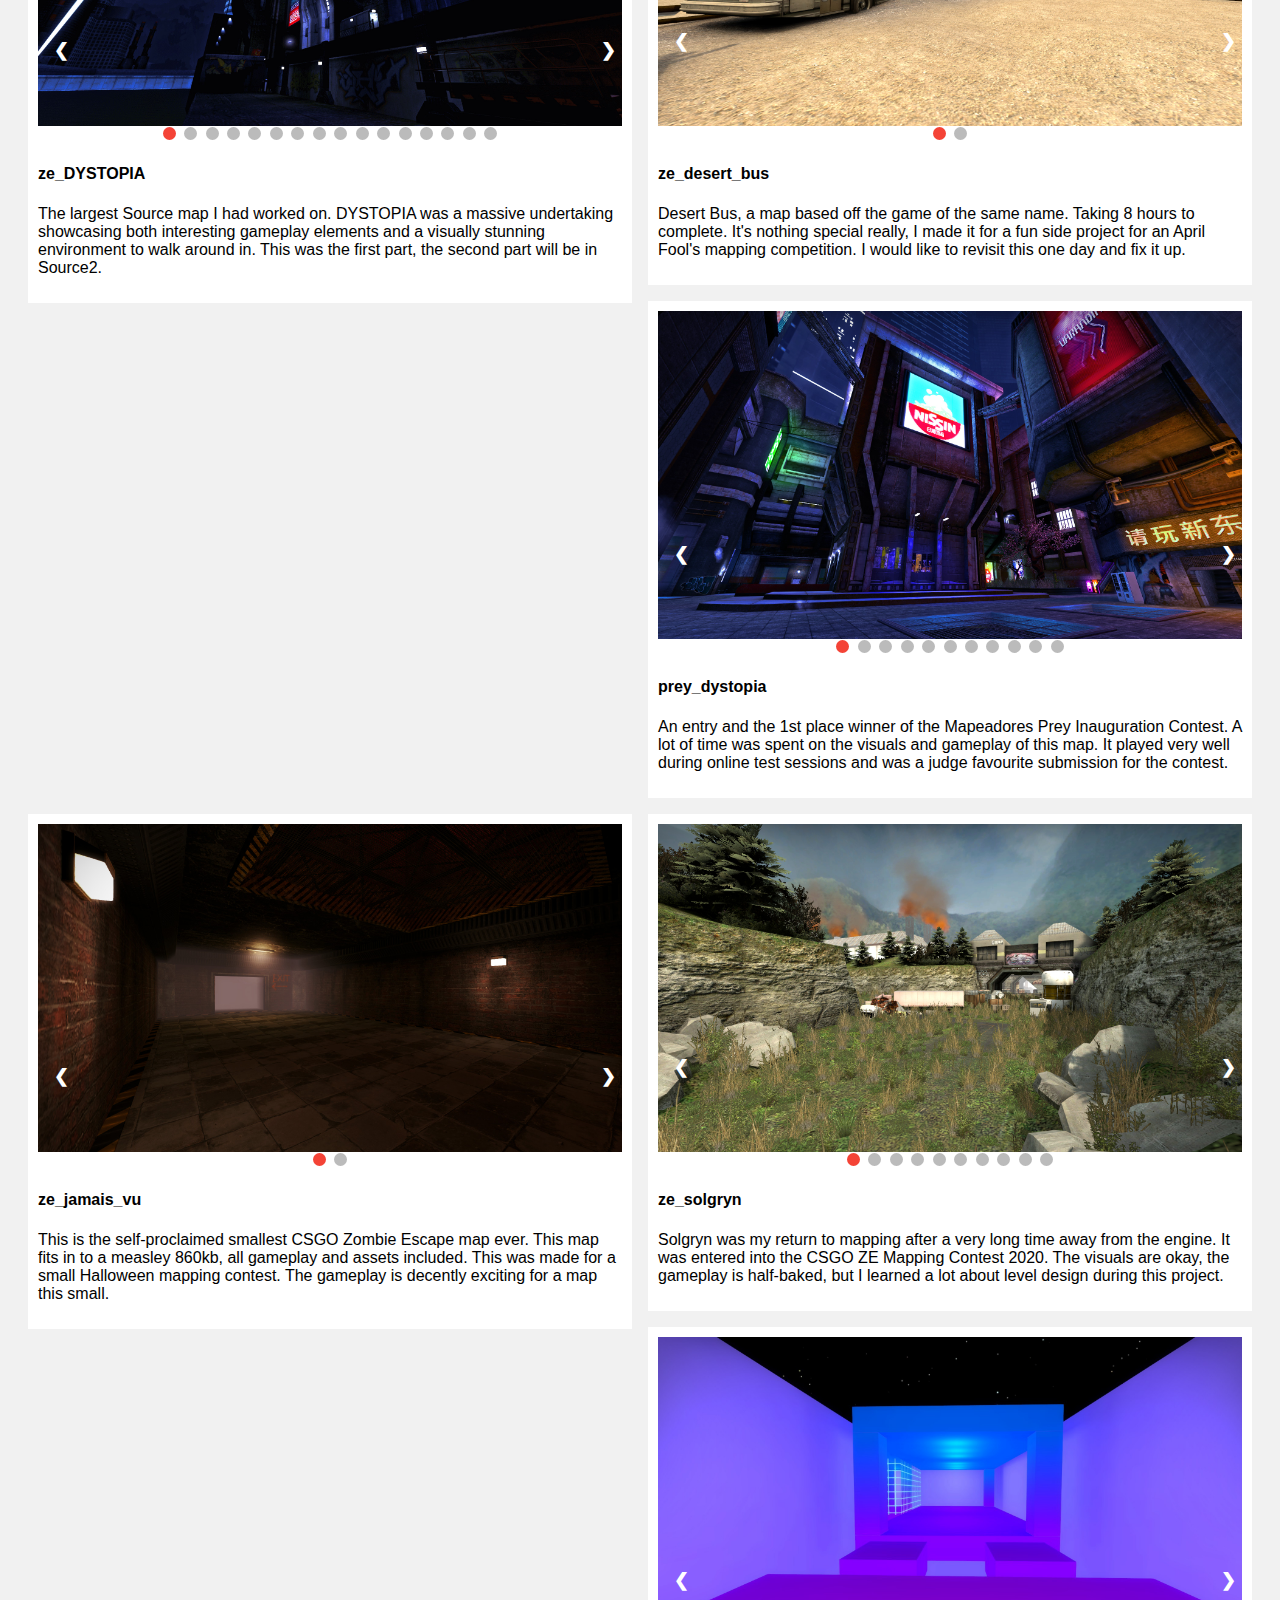
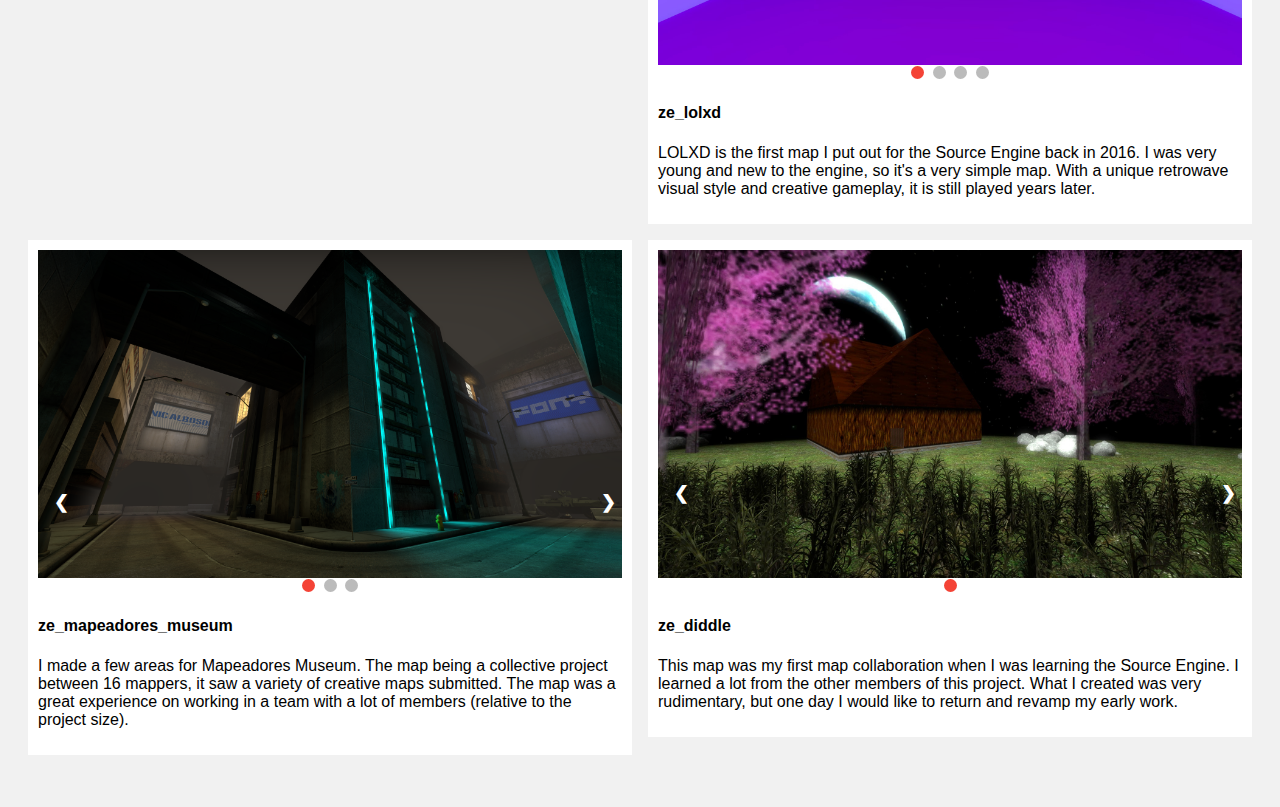
==== commit 3928f867: "Remove ports temporarily" ====
--- a/portfolio.html
+++ b/portfolio.html
@@ -36,9 +36,9 @@
       <button class="btn" onclick="filterSelection('CS2')"> CS2</button>
       <button class="btn" onclick="filterSelection('CSGO')"> CSGO</button>
       <button class="btn" onclick="filterSelection('COLLAB')"> COLLABS</button>
+      <!--<br>
       <br>
-      <br>
-      <button class="btn" onclick="filterSelection('PORTS')"> PORTS</button>
+      <button class="btn" onclick="filterSelection('PORTS')"> PORTS</button>-->
     </div>
     
     <!-- Portfolio Gallery Grid -->
@@ -370,7 +370,7 @@
 
       <!-- PORTS -->
       <!-- AZTECNOOB -->
-      <div class="column PORTS">
+      <!--<div class="column PORTS">
         <p>These are not my maps, but were ported with permission.</p>
           <div class="img-comp-container content">
             <div class="img-comp-img">
@@ -382,10 +382,10 @@
               <h4>ze_aztecnoob_p</h4>
             </div>
           </div> 
-      </div>
+      </div>-->
 
       <!-- AZTECNOOB -->
-      <div class="column PORTS">
+      <!--<div class="column PORTS">
         <p><a href="https://steamcommunity.com/sharedfiles/filedetails/?id=3070739825">Steam Workshop page</a></p>
           <div class="img-comp-container content">
             <div class="img-comp-img">
@@ -397,10 +397,10 @@
               <h4>ze_aztecnoob_p</h4>
             </div>
           </div> 
-      </div>
+      </div>-->
 
       <!-- AZTECNOOB -->
-      <div class="column PORTS">
+      <!--<div class="column PORTS">
           <div class="img-comp-container content">
             <div class="img-comp-img">
               <img src="images/mapeamuseum1.png" width="770" height="450">
@@ -411,10 +411,10 @@
               <h4>ze_aztecnoob_p</h4>
             </div>
           </div> 
-      </div>
+      </div>-->
 
       <!-- AZTECNOOB -->
-      <div class="column PORTS">
+      <!--<div class="column PORTS">
         <div class="img-comp-container content">
           <div class="img-comp-img">
             <img src="images/mapeamuseum1.png" width="770" height="450">
@@ -425,7 +425,7 @@
             <h4>ze_aztecnoob_p</h4>
           </div>
         </div> 
-    </div>
+    </div>-->
     
 
     <!-- END GRID -->
